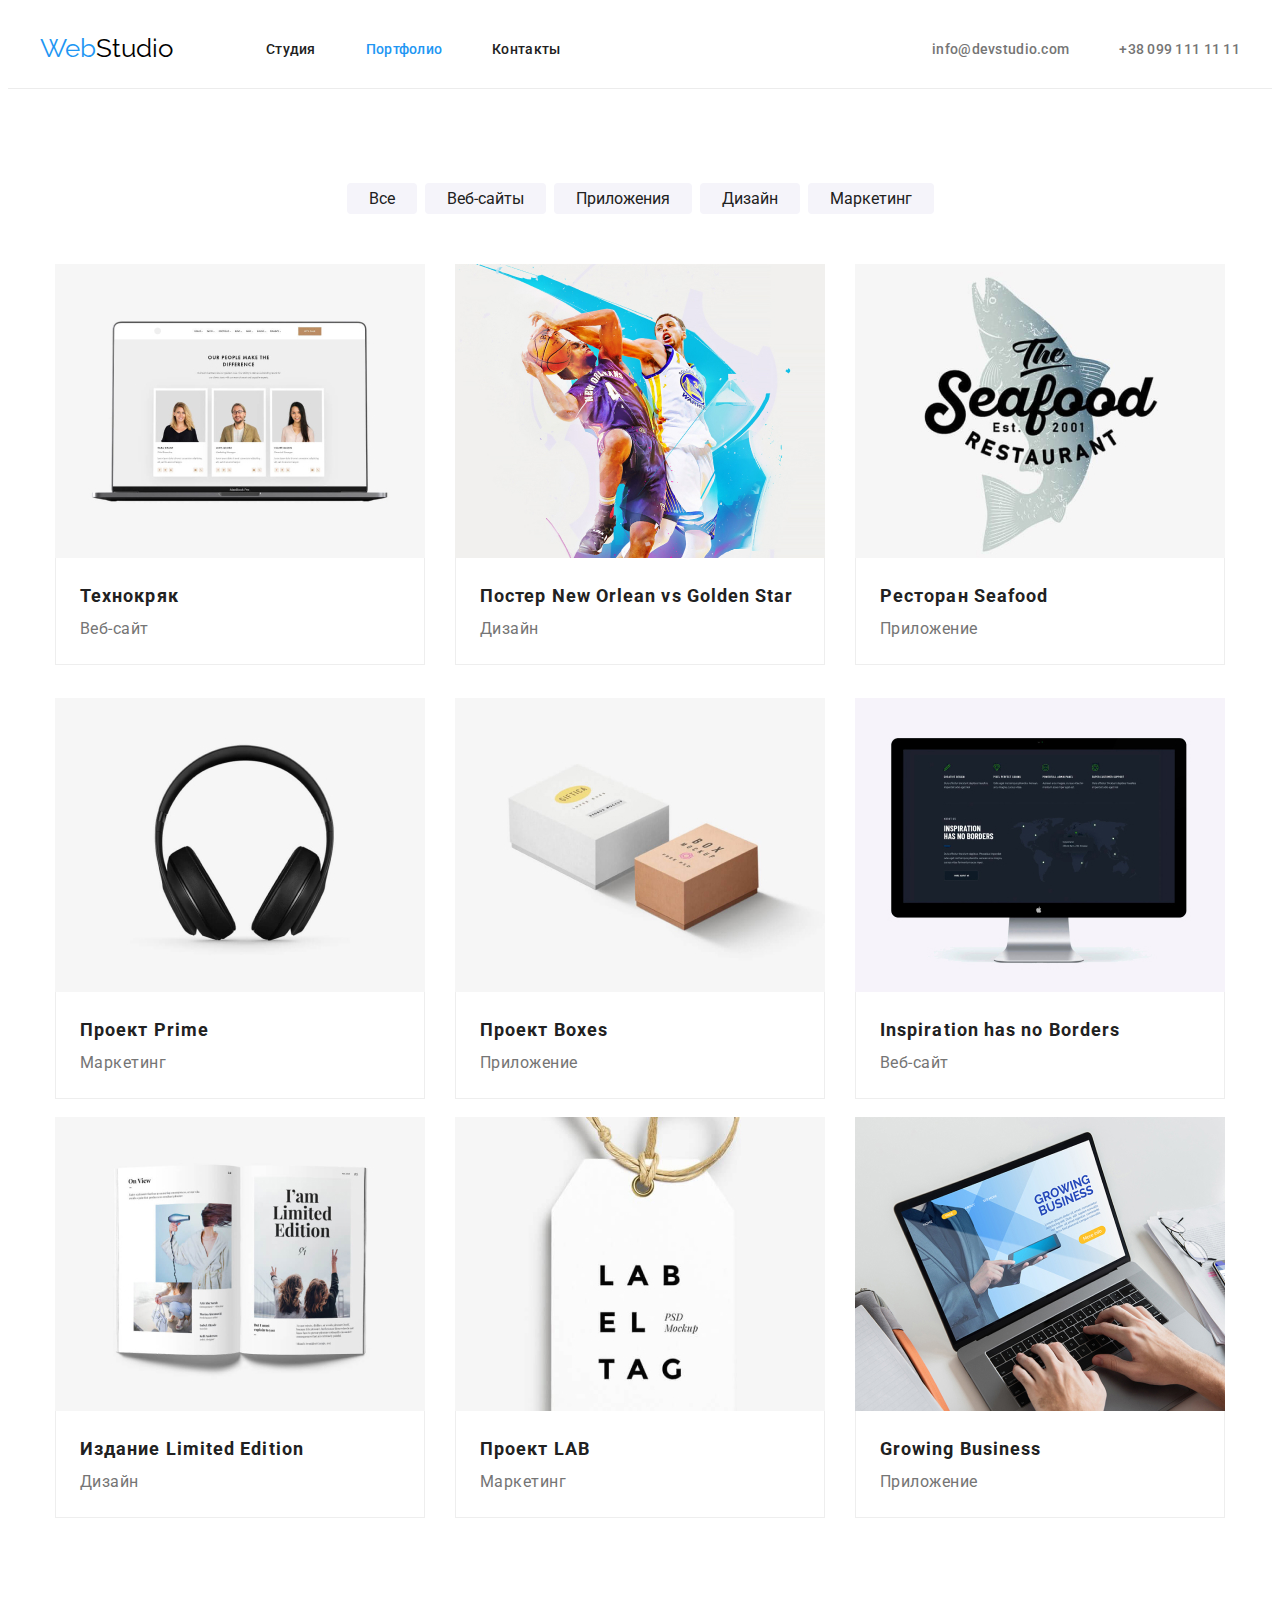
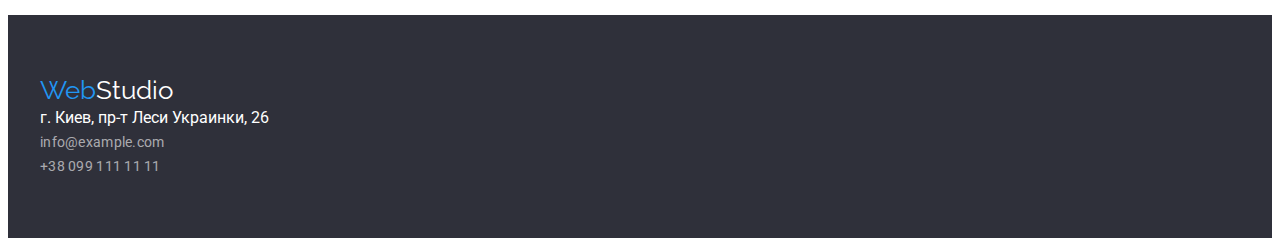
==== portfolio.html @ 99ed91e2 "created HW-04" ====
<!DOCTYPE html>
<html lang="ru">
<head>
    <meta charset="UTF-8">
    <meta http-equiv="X-UA-Compatible" content="IE=edge">
    <meta name="viewport" content="width=device-width, initial-scale=1.0">
    <link rel="stylesheet" href="./css/style.css">
    <link rel="stylesheet" href="node_modules/modern-normalize/modern-normalize.css">    <link rel="preconnect" href="https://fonts.gstatic.com">
    <link href="https://fonts.googleapis.com/css2?family=Raleway:wght@700&family=Roboto:wght@400;500;700;900&display=swap" rel="stylesheet">
    <title>Портфолио</title>
</head>
<body class="wrapper">
    <!--header container-->
    <header class="header">
        <div class="container nav">
            <nav class="header-container">
                <a class="logo" href="index.html"><span class="logo-brand">Web</span>Studio</a>
                <ul class="nav-panel">
                    <li class="nav-item"><a class="nav-link" href="./index.html">Студия</a></li>
                    <li class="nav-item"><a class="nav-link" id="current" href="./portfolio.html">Портфолио</a></li>
                    <li class="nav-item"><a class="nav-link" href="#footer">Контакты</a></li>
                </ul>
            </nav>
            <ul class="contacts-container">
                <li class="nav-contacts"><a href="mailto:info@devstudio.com">info@devstudio.com</a></li>
                <li class="nav-contacts"><a href="tel:+380991111111">+38 099 111 11 11</a></li>
            </ul>
        </div>
    </header>
    <main>
        <div class="container">
            <h1 class="hidden">
                .
            </h1>
            <ul class="btn-filter">
                <li class="button">
                    Все
                </li>
                <li class="button">
                    Веб-сайты
                </li>
                <li class="button">
                    Приложения
                </li>
                <li class="button">
                    Дизайн
                </li>
                <li class="button">
                    Маркетинг
                </li>
            </ul>
            <ul class="products-list">
                <li class="products">
                    <img src="./img/portfolio1.jpg" alt="Технокряк" >
                    <div class="product-cont">
                        <h2 class="product-title">
                            Технокряк
                        </h2>
                        <p class="product-description">Веб-сайт</p>
                    </div>
                </li>
                <li class="products">
                    <img src="./img/portfolio2.jpg" alt="Постер">
                    <div class="product-cont">
                        <h2 class="product-title">
                                Постер New Orlean vs Golden Star
                        </h2>
                        <p class="product-description">Дизайн</p>
                    </div>
                </li>
                <li class="products">
                    <img src="./img/portfolio3.jpg" alt="Ресторан Seafood">
                    <div class="product-cont">
                        <h2 class="product-title">
                            Ресторан Seafood
                        </h2>
                        <p class="product-description">Приложение</p>
                    </div>
                </li>
                <li class="products">
                    <img src="./img/portfolio4.jpg" alt="Проект Prime">
                    <div class="product-cont">
                        <h2 class="product-title">
                            Проект Prime
                        </h2>
                        <p class="product-description">Маркетинг</p>
                    </div>
                </li>
                <li class="products">
                    <img src="./img/portfolio5.jpg" alt="Проект Boxes">
                    <div class="product-cont">
                        <h2 class="product-title">
                            Проект Boxes
                        </h2>
                        <p class="product-description">Приложение</p>
                    </div>
                </li>
                <li class="products">
                    <img src="./img/portfolio6.jpg" alt="Inspiration">
                    <div class="product-cont">
                        <h2 class="product-title">
                            Inspiration has no Borders
                        </h2>
                        <p class="product-description">Веб-сайт</p>
                    </div>
                </li>
                <li class="products">
                    <img src="./img/portfolio7.jpg" alt="Издание Limited Edition">
                    <div class="product-cont">
                        <h2 class="product-title">
                            Издание Limited Edition
                        </h2>
                        <p class="product-description">Дизайн</p>
                    </div>
                </li>
                <li class="products">
                    <img src="./img/portfolio8.jpg" alt="Проект LAB">
                    <div class="product-cont">
                        <h2 class="product-title">
                            Проект LAB
                        </h2>
                        <p class="product-description">Маркетинг</p>
                    </div>
                </li>
                <li class="products">
                    <img src="./img/portfolio9.jpg" alt="Growing Business">
                    <div class="product-cont">
                        <h2 class="product-title">
                            Growing Business
                        </h2>
                        <p class="product-description">Приложение</p>
                    </div>
                </li>
            </ul>
        </div>
    </main>
        <!-- footer container -->
        <footer id="footer">
            <div class="container footer-container">
                <a class="logo-footer" href="index.html"><span class="logo-brand">Web</span>Studio</a>
                <ul>
                    <li>
                        <address class="address">г. Киев, пр-т Леси Украинки, 26</address>
                    </li>
                    <li class="nav-contacts"><a href="mailto:info@example.com">info@example.com</a></li>
                    <li class="nav-contacts"><a href="tel:+380991111111">+38 099 111 11 11</a></li>
                </ul>
            </div>
        </footer>
</body>
</html>
---- css/style.css ----
:root {
  --background-color: #ffffff;
  --brand-color: #2196f3;
  --text-color-primary: #212121;
  --text-color-secondary: #757575;
  --text-color-adrress-op60: rgba(255, 255, 255, 0.6);
  --set-gap30: 30px;
  --set-gap94: 94px;
  font-family: 'Roboto', sans-serif;
}

* {
  box-sizing: border-box;
}

*::before,
::after {
  box-sizing: inherit;
}
a {
  text-decoration: none;
}

ul {
  list-style: none;
  padding: 0;
  margin: 0;
}

h1,
h3,
p,
.product-title {
  margin: 0;
}

h2 {
  margin-top: 0;
  margin-bottom: 50px;
}

.wrapper {
  max-width: 1600px;
}

.container {
  max-width: 1230px;
  padding-left: 15px;
  padding-right: 15px;
  margin-top: 0;
  margin-left: auto;
  margin-right: auto;
  /* outline: 1px solid tomato; */
}
.nav,
.header-container,
.main-banner,
.nav-panel {
  display: flex;
  align-items: center;
}

.header {
  border-bottom: 1px solid #ececec;
}
.nav {
  justify-content: space-between;
  min-height: 80px;
}

.logo {
  color: #000000;
  margin-right: 93px;
  margin-top: 0;
  margin-bottom: 0;
  font-family: 'Raleway', sans-serif;
  font-size: 26px;
}

.logo-brand {
  color: var(--brand-color);
}

#current {
  color: var(--brand-color);
}

.nav-link {
  display: inline-block;
  color: var(--text-color-primary);
  font-weight: 500;
  font-size: 14px;
  line-height: 16px;
  letter-spacing: 0.02em;
  /* padding-top: 32px;
  padding-bottom: 32px; */
}

.nav-item {
  margin-right: 50px;
}

.nav-item:last-child {
  margin-right: 0;
}

.nav-panel a:hover,
:focus {
  color: var(--brand-color);
}

.contacts-container {
  display: flex;
}

.nav-contacts {
  margin-right: 50px;
}

.nav-contacts:last-child {
  margin-right: 0;
}

.nav-contacts a {
  color: var(--text-color-secondary);
  text-decoration: none;
  font-weight: 500;
  font-size: 14px;
  line-height: 16px;
  letter-spacing: 0.02em;
}

.nav-contacts a:hover,
:focus {
  color: var(--brand-color);
}

.main-banner {
  background-color: #2f303a;
  min-height: 600px;
}

.banner {
  display: flex;
  flex-wrap: wrap;
  flex-direction: column;
  align-items: center;
}

.banner-slogan {
  color: var(--background-color);
  font-weight: 900;
  text-transform: uppercase;
  font-size: 44px;
  line-height: 60px;
  letter-spacing: 0.06em;
  text-align: center;
  margin-bottom: 30px;
}

.btn {
  background-color: var(--brand-color);
  color: var(--background-color);
  font-weight: 700;
  font-size: 16px;
  line-height: 30px;
  box-shadow: 0px 4px 4px rgba(0, 0, 0, 0.15);
  border-radius: 4px;
  padding: 10px 32px;
  display: inline-block;
}

.btn:hover {
  background-color: #ffffff;
  color: var(--text-color-primary);
}

.section-preferences,
.whatwedo {
  padding-top: var(--set-gap94);
}

.preferences,
.whatwedo-container,
.team-list {
  display: flex;
  justify-content: space-between;
}

.preferences-list {
  width: calc(100% / 4 - var(--set-gap30));
  margin-right: var(--set-gap30);
}

.preferences-list:last-child {
  margin-right: 0;
}

.preferences h3 {
  margin-bottom: 10px;
  color: var(--text-color-primary);
  font-weight: 700;
  font-size: 14px;
}

.preferences p {
  color: var(--text-color-secondary);
  font-weight: 400;
  font-size: 14px;
  line-height: 24px;
}

.whatwedo,
.team-list {
  padding-bottom: var(--set-gap94);
}

.whatwedo h2 {
  color: var(--text-color-primary);
  font-weight: 700;
  font-size: 36px;
  line-height: 42px;
  text-align: center;
}

.whatwedopic {
  display: block;
  width: calc(100% / 3 - var(--set-gap30));
  margin-right: var(--set-gap30);
}

.whatwedopic:last-child {
  margin-right: 0;
}

.team {
  background-color: #f5f4fa;
}

.team-card {
  background-color: var(--background-color);
  width: 270px;
  height: 368px;
  box-shadow: 0px 1px 3px rgba(0, 0, 0, 0.12), 0px 1px 1px rgba(0, 0, 0, 0.14),
    0px 2px 1px rgba(0, 0, 0, 0.2);
  border-radius: 0px 0px 4px 4px;
}

.team h2 {
  color: var(--text-color-primary);
  font-weight: 700;
  font-size: 36px;
  line-height: 42px;
  text-align: center;
}

.team h4 {
  color: var(--text-color-primary);
  font-weight: 500;
  font-size: 16px;
  line-height: 19px;
  text-align: center;
}

.team p {
  color: var(--text-color-secondary);
  font-weight: 400;
  font-size: 16px;
  line-height: 19px;
  text-align: center;
}

footer {
  background-color: #2f303a;
}

#footer .nav-contacts a {
  font-weight: 400;
  color: var(--text-color-adrress-op60);
  line-height: 24px;
}

#footer .nav-contacts a:hover,
:focus {
  color: var(--brand-color);
}

.footer-container {
  padding-top: 60px;
  padding-bottom: 60px;
}

.logo-footer {
  color: var(--background-color);
  font-family: 'Raleway', sans-serif;
  font-size: 26px;
  line-height: 31px;
  margin-bottom: 20px;
}

.logo-footer > .logo-brand {
  color: var(--brand-color);
}

.address {
  font-style: normal;
  font-weight: 400;
  line-height: 24px;
  color: var(--background-color);
}

.hidden {
  display: none;
}

.btn-filter {
  display: flex;
  justify-content: center;
  padding-top: var(--set-gap94);
  margin-bottom: 50px;
}

.button {
  background-color: #f5f4fa;
  color: var(--text-color-primary);
  width: fit-content;
  padding: 6px 22px;
  border-radius: 4px;
  margin-right: 8px;
}

.button:last-child {
  margin-right: 0;
}

.button:hover {
  background-color: var(--brand-color);
  color: var(--background-color);
  box-shadow: 0px 3px 1px rgba(0, 0, 0, 0.1), 0px 1px 2px rgba(0, 0, 0, 0.08),
    0px 2px 2px rgba(0, 0, 0, 0.12);
}

.products-list {
  display: flex;
  flex-wrap: wrap;
  justify-content: center;
  margin-top: -15px;
  margin-left: -15px;
  margin-right: -15px;
  padding-bottom: var(--set-gap94);
}

.products {
  width: 370px;
  height: 404px;
  background-color: var(--background-color);
  margin: 15px;
}

.products img {
  display: block;
}

.product-cont {
  border-left: 1px solid #eeeeee;
  border-right: 1px solid #eeeeee;
  border-bottom: 1px solid #eeeeee;
  padding: 20px 24px;
}
.products:nth-child(n + 3) {
  margin-bottom: 0;
}

.product-title {
  font-weight: 700;
  font-size: 18px;
  line-height: 36px;
  color: var(--text-color-primary);
  text-align: left;
  letter-spacing: 0.06em;
}

.product-description {
  font-weight: 400;
  font-size: 16px;
  line-height: 30px;
  color: var(--text-color-secondary);
  text-align: left;
  letter-spacing: 0.03em;
}
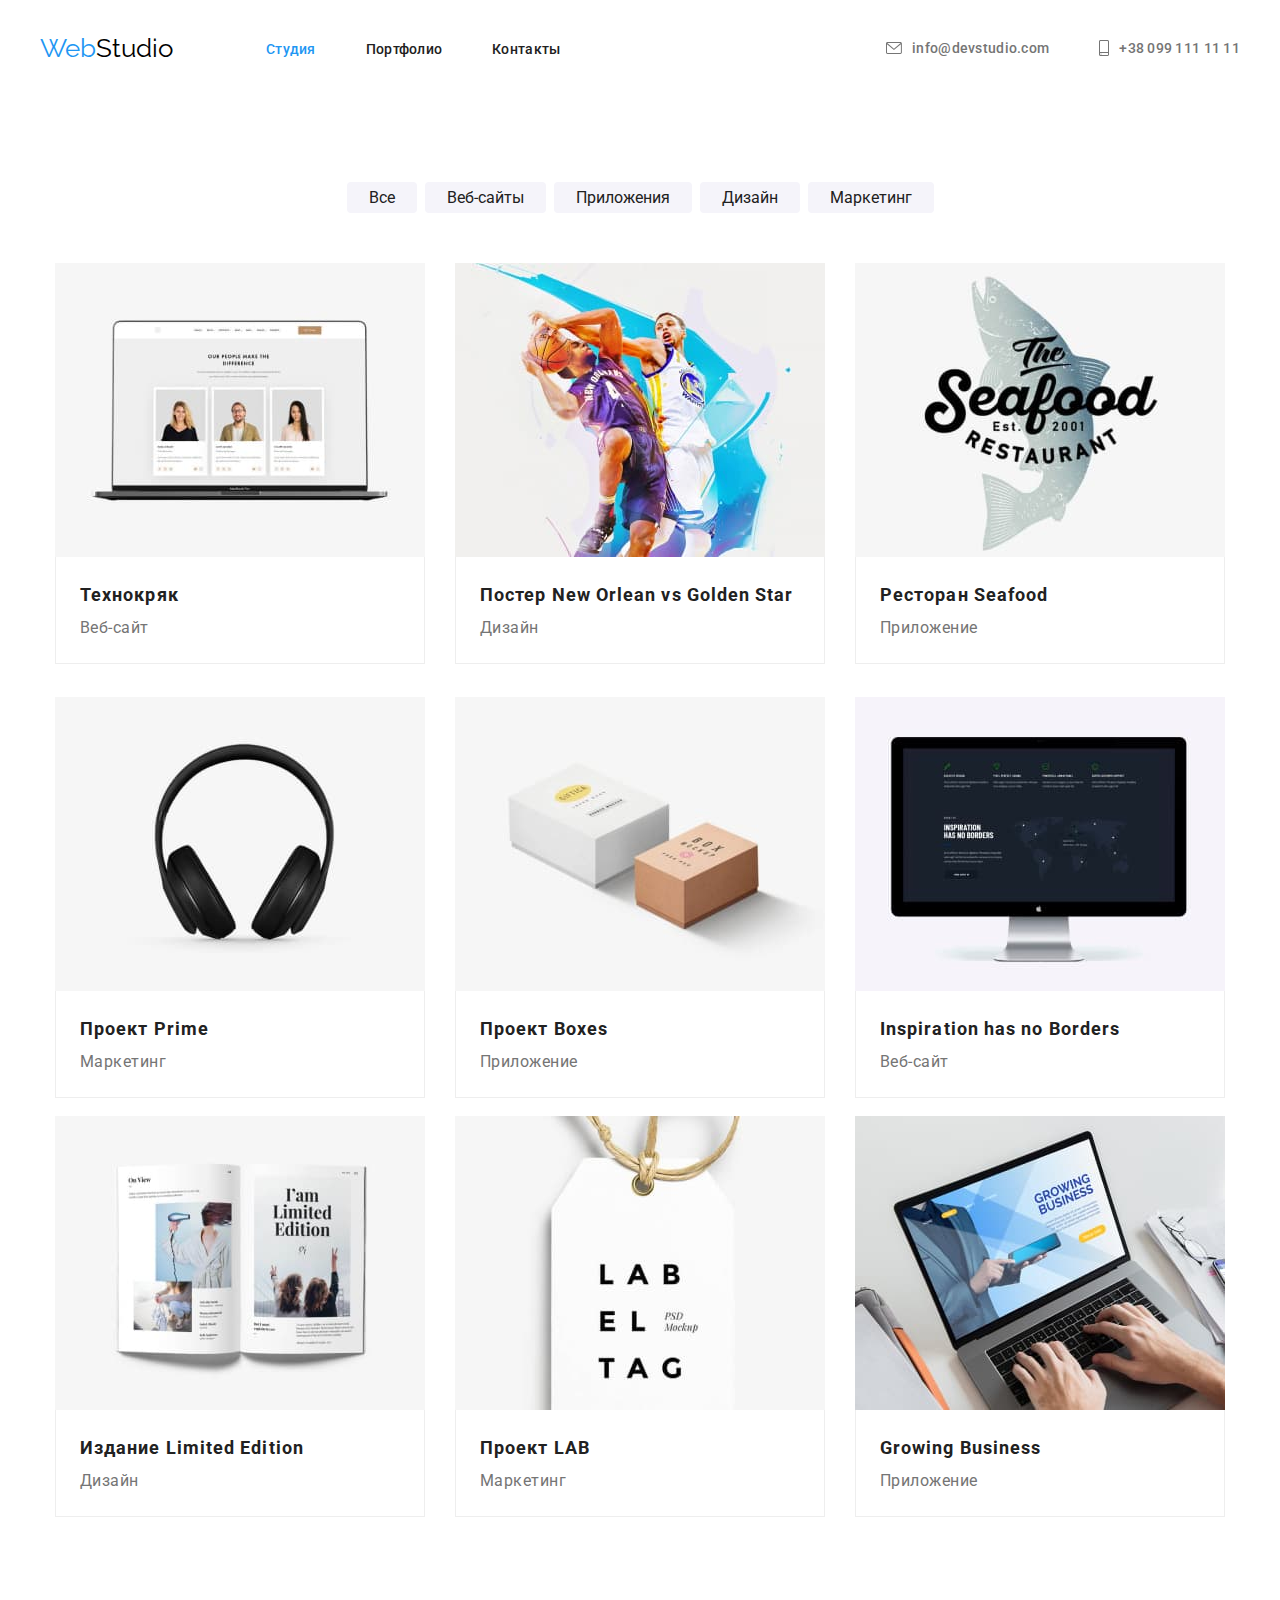
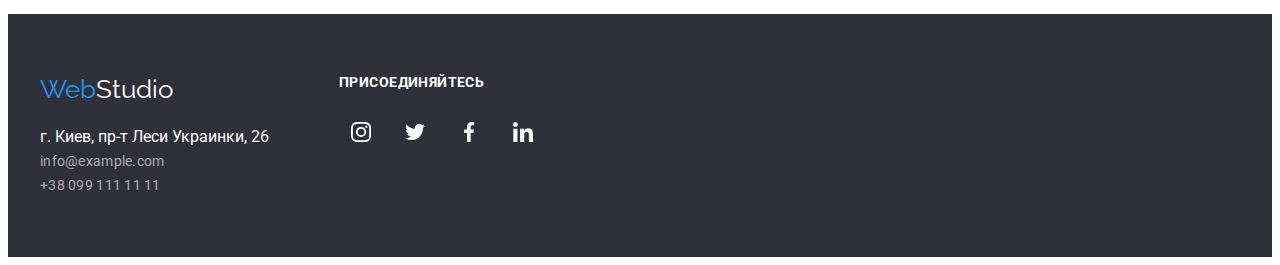
==== commit 8573492a: "almost finished (except banner bg gradient and hover of SB in team section" ====
--- a/portfolio.html
+++ b/portfolio.html
@@ -11,22 +11,34 @@
 </head>
 <body class="wrapper">
     <!--header container-->
-    <header class="header">
-        <div class="container nav">
-            <nav class="header-container">
-                <a class="logo" href="index.html"><span class="logo-brand">Web</span>Studio</a>
-                <ul class="nav-panel">
-                    <li class="nav-item"><a class="nav-link" href="./index.html">Студия</a></li>
-                    <li class="nav-item"><a class="nav-link" id="current" href="./portfolio.html">Портфолио</a></li>
-                    <li class="nav-item"><a class="nav-link" href="#footer">Контакты</a></li>
+        <header>
+            <div class="container nav">
+                <nav class="header-container">
+                    <a class="logo" href="index.html"><span class="logo-brand">Web</span>Studio</a>
+                    <ul class="nav-panel">
+                        <li class="nav-item"><a class="nav-link" id="current" href="./index.html">Студия</a></li>
+                        <li class="nav-item"><a class="nav-link" href="./portfolio.html">Портфолио</a></li>
+                        <li class="nav-item"><a class="nav-link" href="#footer">Контакты</a></li>
+                    </ul>
+                </nav>
+                <ul class="contacts-container">
+                    <li class="nav-contacts">
+                        <a href="mailto:info@devstudio.com">
+                            <svg class="icon-contacts" width="16px" height="12px">
+                                <use href="./img/icons/icon-sprite.svg#icon-envelope"></use>
+                            </svg>
+                            info@devstudio.com</a>
+                    </li>
+                    <li class="nav-contacts">
+                        <a href="tel:+380991111111">
+                            <svg class="icon-contacts" width="10px" height="16px">
+                                <use href="./img/icons/icon-sprite.svg#icon-smartphone"></use>
+                            </svg>
+                            +38 099 111 11 11</a>
+                    </li>
                 </ul>
-            </nav>
-            <ul class="contacts-container">
-                <li class="nav-contacts"><a href="mailto:info@devstudio.com">info@devstudio.com</a></li>
-                <li class="nav-contacts"><a href="tel:+380991111111">+38 099 111 11 11</a></li>
-            </ul>
-        </div>
-    </header>
+            </div>
+        </header>
     <main>
         <div class="container">
             <h1 class="hidden">
@@ -51,7 +63,7 @@
             </ul>
             <ul class="products-list">
                 <li class="products">
-                    <img src="./img/portfolio1.jpg" alt="Технокряк" >
+                    <img src="./img/portfolio1.jpg" alt="Технокряк">
                     <div class="product-cont">
                         <h2 class="product-title">
                             Технокряк
@@ -134,9 +146,10 @@
             </ul>
         </div>
     </main>
-        <!-- footer container -->
-        <footer id="footer">
-            <div class="container footer-container">
+    <!-- footer container -->
+    <footer id="footer">
+        <div class="container footer-container">
+            <div class="footer-left-column">
                 <a class="logo-footer" href="index.html"><span class="logo-brand">Web</span>Studio</a>
                 <ul>
                     <li>
@@ -146,6 +159,39 @@
                     <li class="nav-contacts"><a href="tel:+380991111111">+38 099 111 11 11</a></li>
                 </ul>
             </div>
-        </footer>
+            <div class="footer-right-column">
+                <strong class="footer-join">присоединяйтесь</strong>
+                <ul class="footer-sb-list">
+                    <li class="sb-li">
+                        <a class="sb-link" href="#">
+                            <svg class="sb-icon" width="20px" height="20px">
+                                <use href="./img/icons/icon-sprite.svg#icon-instagram"></use>
+                            </svg>
+                        </a>
+                    </li>
+                    <li class="sb-li">
+                        <a class="sb-link" href="#">
+                            <svg class="sb-icon" width="20px" height="20px">
+                                <use href="./img/icons/icon-sprite.svg#icon-twitter"></use>
+                            </svg>
+                        </a>
+                    </li>
+                    <li class="sb-li">
+                        <a class="sb-link" href="#">
+                            <svg class="sb-icon" width="20px" height="20px">
+                                <use href="./img/icons/icon-sprite.svg#icon-facebook"></use>
+                            </svg>
+                        </a>
+                    </li>
+                    <li class="sb-li">
+                        <a class="sb-link" href="#">
+                            <svg class="sb-icon" width="20px" height="20px">
+                                <use href="./img/icons/icon-sprite.svg#icon-linkedin"></use>
+                            </svg>
+                        </a>
+                    </li>
+                </ul>
+            </div>
+    </footer>
 </body>
 </html>--- a/css/style.css
+++ b/css/style.css
@@ -109,16 +109,25 @@
   color: var(--brand-color);
 }
 
-.contacts-container {
+.contacts-container,
+.nav-contacts {
   display: flex;
 }
 
 .nav-contacts {
   margin-right: 50px;
+  align-items: center;
+  margin-bottom: 0;
 }
 
 .nav-contacts:last-child {
   margin-right: 0;
+}
+
+.icon-contacts {
+  fill: currentColor;
+  margin-right: 10px;
+  display: flex;
 }
 
 .nav-contacts a {
@@ -128,6 +137,8 @@
   font-size: 14px;
   line-height: 16px;
   letter-spacing: 0.02em;
+  display: inline-flex;
+  align-items: center;
 }
 
 .nav-contacts a:hover,
@@ -145,6 +156,20 @@
   flex-wrap: wrap;
   flex-direction: column;
   align-items: center;
+}
+
+.overlay {
+  max-width: 1600px;
+  height: 600px;
+  margin-left: auto;
+  margin-right: auto;
+  background-color: #2c2c2c;
+  background-image: linear-gradient(
+    to bottom,
+    rgba(47, 48, 58, 0.4),
+    rgba(47, 48, 58, 0.4)
+  );
+  background-image: url(../img/bg-image.jpg);
 }
 
 .banner-slogan {
@@ -175,14 +200,14 @@
   color: var(--text-color-primary);
 }
 
-.section-preferences,
-.whatwedo {
+.section-preferences {
   padding-top: var(--set-gap94);
 }
 
 .preferences,
-.whatwedo-container,
-.team-list {
+.whatwedo-list,
+.team-list,
+.client-set {
   display: flex;
   justify-content: space-between;
 }
@@ -194,6 +219,16 @@
 
 .preferences-list:last-child {
   margin-right: 0;
+}
+
+.preferences-icon-container {
+  background-color: #f5f4fa;
+  height: 120px;
+  margin-bottom: var(--set-gap30);
+  display: flex;
+  justify-content: center;
+  align-items: center;
+  color: var(--text-color-primary);
 }
 
 .preferences h3 {
@@ -210,12 +245,19 @@
   line-height: 24px;
 }
 
-.whatwedo,
+/* .whatwedo,
 .team-list {
   padding-bottom: var(--set-gap94);
-}
-
-.whatwedo h2 {
+} */
+
+.section-gap {
+  padding-top: var(--set-gap94);
+  padding-bottom: var(--set-gap94);
+}
+
+.whatwedo h2,
+.team h2,
+.clients h2 {
   color: var(--text-color-primary);
   font-weight: 700;
   font-size: 36px;
@@ -240,22 +282,60 @@
 .team-card {
   background-color: var(--background-color);
   width: 270px;
-  height: 368px;
   box-shadow: 0px 1px 3px rgba(0, 0, 0, 0.12), 0px 1px 1px rgba(0, 0, 0, 0.14),
     0px 2px 1px rgba(0, 0, 0, 0.2);
   border-radius: 0px 0px 4px 4px;
 }
 
-.team h2 {
-  color: var(--text-color-primary);
-  font-weight: 700;
-  font-size: 36px;
-  line-height: 42px;
-  text-align: center;
+.team-descr {
+  padding-top: 30px;
+  padding-bottom: 30px;
+  padding-left: 32px;
+  padding-right: 32px;
+}
+
+.team-sl-list {
+  display: flex;
+  justify-content: center;
+  align-items: center;
+}
+
+.team-link {
+  display: flex;
+  align-items: center;
+  justify-content: center;
+  height: 44px;
+  width: 44px;
+  border-radius: 50%;
+  margin-right: 10px;
+}
+
+.team-link:last-child {
+  margin-right: 0;
+}
+
+.team-link:hover,
+:focus {
+  background-color: var(--brand-color);
+}
+
+.team-icons {
+  margin-right: 10px;
+}
+
+.team-link-icon {
+  fill: #afb1b8;
+}
+
+.team-link-icon:hover,
+:focus {
+  fill: var(--background-color);
 }
 
 .team h4 {
   color: var(--text-color-primary);
+  margin-top: 0;
+  margin-bottom: 10px;
   font-weight: 500;
   font-size: 16px;
   line-height: 19px;
@@ -268,6 +348,40 @@
   font-size: 16px;
   line-height: 19px;
   text-align: center;
+  margin-bottom: 16px;
+}
+
+.client-list {
+  display: block;
+  /* width: calc(100% / 6 - var(--set-gap30)); */
+  margin-right: var(--set-gap30);
+}
+
+.client-list:last-child {
+  margin-right: 0;
+}
+
+.client-container {
+  max-height: 90px;
+  width: 170px;
+  border: 1px solid #afb1b8;
+  border-radius: 4px;
+  display: flex;
+  justify-content: center;
+  align-items: center;
+  color: #afb1b8;
+}
+
+.client-container:hover,
+:focus {
+  color: var(--brand-color);
+  border: 1px solid var(--brand-color);
+}
+
+.client-icon {
+  fill: currentColor;
+  display: block;
+  max-width: 30%;
 }
 
 footer {
@@ -288,9 +402,11 @@
 .footer-container {
   padding-top: 60px;
   padding-bottom: 60px;
+  display: flex;
 }
 
 .logo-footer {
+  display: inline-flex;
   color: var(--background-color);
   font-family: 'Raleway', sans-serif;
   font-size: 26px;
@@ -309,6 +425,67 @@
   color: var(--background-color);
 }
 
+.footer-left-column {
+  margin-right: 70px;
+}
+
+.footer-right-column {
+  display: inline-block;
+  flex-wrap: wrap;
+}
+
+.footer-join {
+  display: block;
+  font-style: normal;
+  font-weight: bold;
+  font-size: 14px;
+  line-height: 16px;
+  letter-spacing: 0.03em;
+  text-transform: uppercase;
+  color: #ffffff;
+  margin-bottom: 20px;
+  height: auto;
+}
+
+.footer-sb-list {
+  display: flex;
+  justify-content: left;
+  align-items: center;
+}
+
+.sb-link {
+  display: flex;
+  align-items: center;
+  justify-content: center;
+  height: 44px;
+  width: 44px;
+  border-radius: 50%;
+  margin-right: 10px;
+  color: #ffffff;
+}
+
+.sb-link:last-child {
+  margin-right: 0;
+}
+
+.sb-link:hover,
+:focus {
+  background-color: var(--brand-color);
+}
+
+.sb-li {
+  margin-right: 10px;
+}
+
+.sb-icon {
+  fill: currentColor;
+}
+
+/* .sb-icon:hover,
+:focus {
+  fill: var(--background-color);
+} */
+
 .hidden {
   display: none;
 }
@@ -351,17 +528,25 @@
 }
 
 .products {
+  display: block;
   width: 370px;
   height: 404px;
   background-color: var(--background-color);
   margin: 15px;
 }
 
+.products:hover,
+:focus {
+  box-shadow: 0px 1px 1px rgba(0, 0, 0, 0.12), 0px 4px 4px rgba(0, 0, 0, 0.06),
+    1px 4px 6px rgba(0, 0, 0, 0.16);
+}
+
 .products img {
   display: block;
 }
 
 .product-cont {
+  /* display: block; */
   border-left: 1px solid #eeeeee;
   border-right: 1px solid #eeeeee;
   border-bottom: 1px solid #eeeeee;
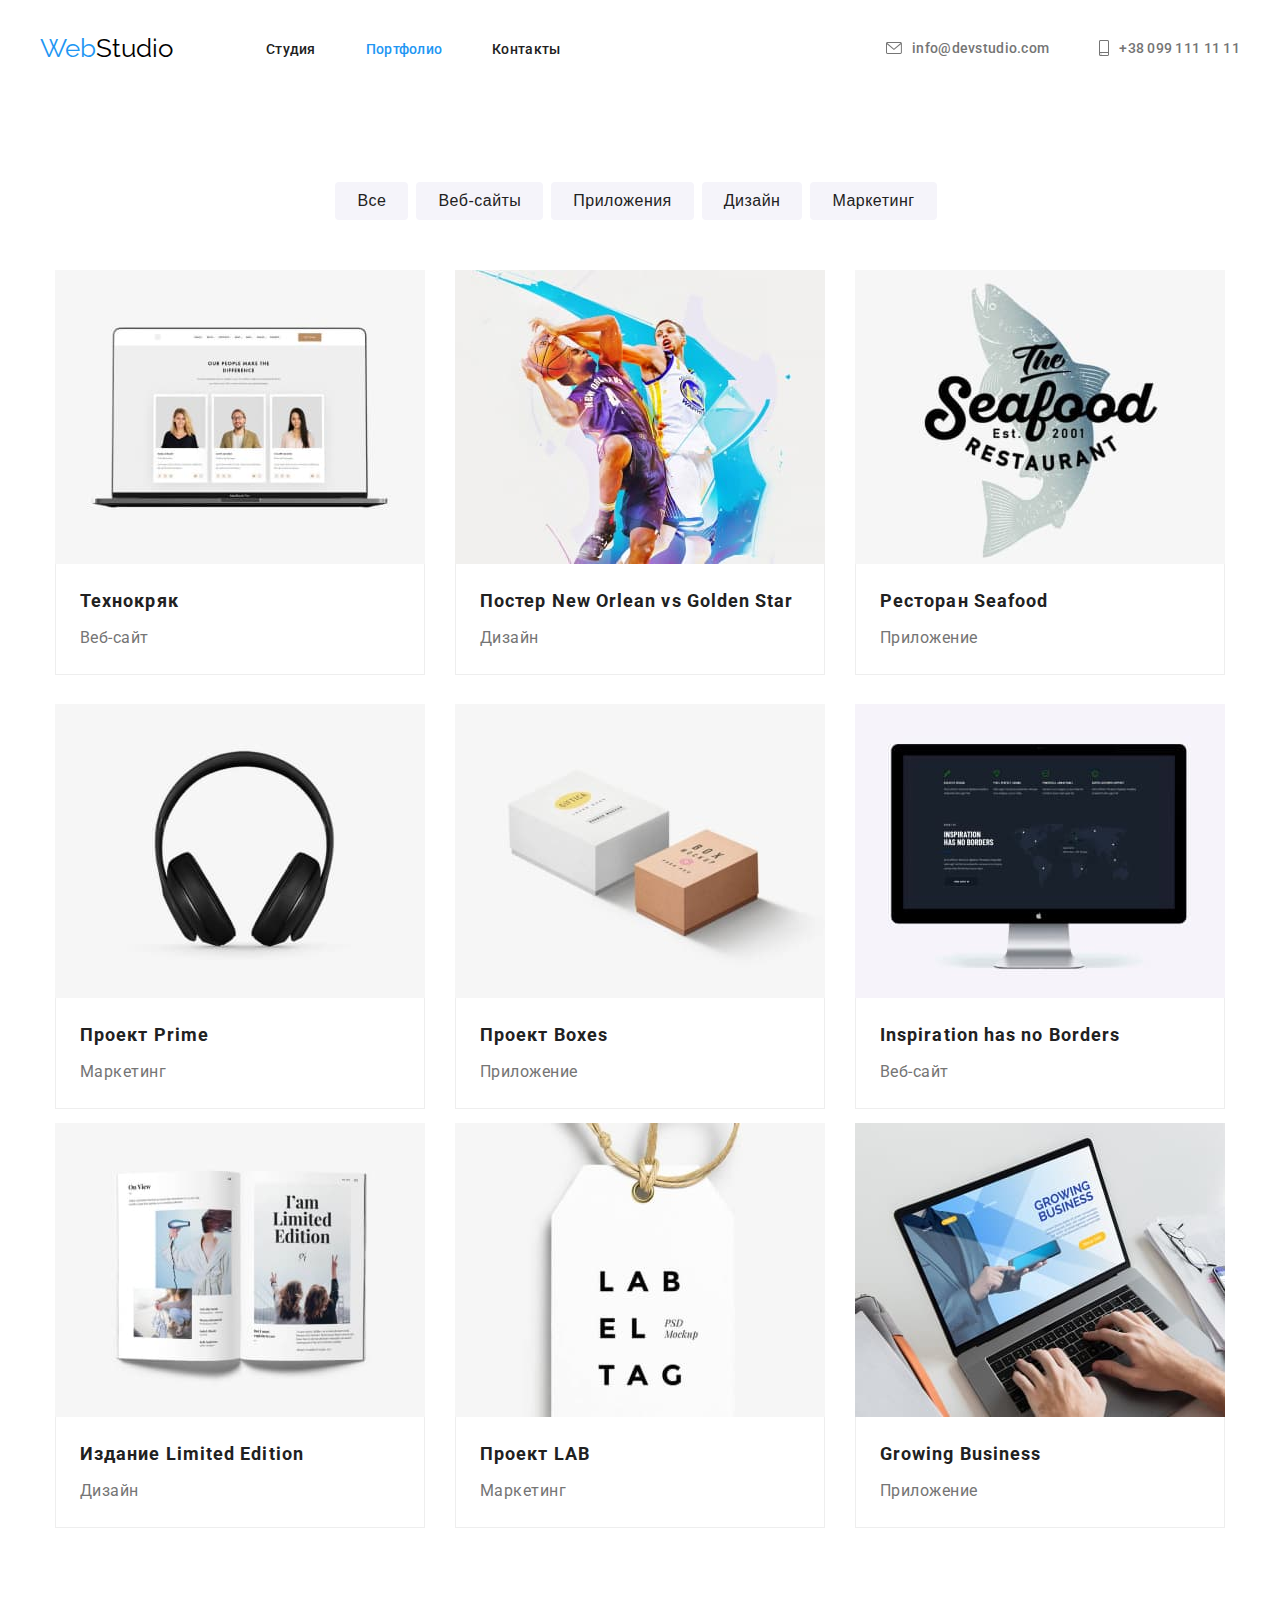
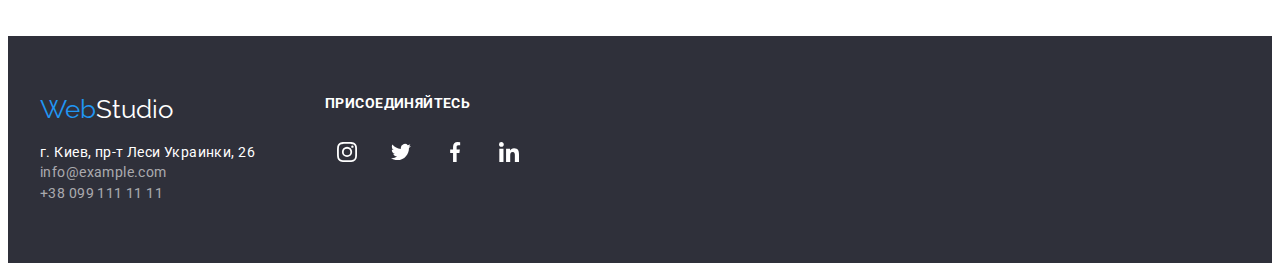
==== commit 5b17554d: "finished him" ====
--- a/portfolio.html
+++ b/portfolio.html
@@ -4,8 +4,9 @@
     <meta charset="UTF-8">
     <meta http-equiv="X-UA-Compatible" content="IE=edge">
     <meta name="viewport" content="width=device-width, initial-scale=1.0">
-    <link rel="stylesheet" href="./css/style.css">
-    <link rel="stylesheet" href="node_modules/modern-normalize/modern-normalize.css">    <link rel="preconnect" href="https://fonts.gstatic.com">
+    <link rel="stylesheet" href="node_modules/modern-normalize/modern-normalize.css">
+    <link rel="stylesheet" href="./css/styles.css">
+    <link rel="preconnect" href="https://fonts.gstatic.com">
     <link href="https://fonts.googleapis.com/css2?family=Raleway:wght@700&family=Roboto:wght@400;500;700;900&display=swap" rel="stylesheet">
     <title>Портфолио</title>
 </head>
@@ -16,8 +17,8 @@
                 <nav class="header-container">
                     <a class="logo" href="index.html"><span class="logo-brand">Web</span>Studio</a>
                     <ul class="nav-panel">
-                        <li class="nav-item"><a class="nav-link" id="current" href="./index.html">Студия</a></li>
-                        <li class="nav-item"><a class="nav-link" href="./portfolio.html">Портфолио</a></li>
+                        <li class="nav-item"><a class="nav-link" href="./index.html">Студия</a></li>
+                        <li class="nav-item"><a class="nav-link active" href="./portfolio.html">Портфолио</a></li>
                         <li class="nav-item"><a class="nav-link" href="#footer">Контакты</a></li>
                     </ul>
                 </nav>
@@ -40,111 +41,123 @@
             </div>
         </header>
     <main>
-        <div class="container">
-            <h1 class="hidden">
-                .
-            </h1>
-            <ul class="btn-filter">
-                <li class="button">
-                    Все
-                </li>
-                <li class="button">
-                    Веб-сайты
-                </li>
-                <li class="button">
-                    Приложения
-                </li>
-                <li class="button">
-                    Дизайн
-                </li>
-                <li class="button">
-                    Маркетинг
-                </li>
-            </ul>
-            <ul class="products-list">
-                <li class="products">
-                    <img src="./img/portfolio1.jpg" alt="Технокряк">
-                    <div class="product-cont">
-                        <h2 class="product-title">
-                            Технокряк
-                        </h2>
-                        <p class="product-description">Веб-сайт</p>
-                    </div>
-                </li>
-                <li class="products">
-                    <img src="./img/portfolio2.jpg" alt="Постер">
-                    <div class="product-cont">
-                        <h2 class="product-title">
-                                Постер New Orlean vs Golden Star
-                        </h2>
-                        <p class="product-description">Дизайн</p>
-                    </div>
-                </li>
-                <li class="products">
-                    <img src="./img/portfolio3.jpg" alt="Ресторан Seafood">
-                    <div class="product-cont">
-                        <h2 class="product-title">
-                            Ресторан Seafood
-                        </h2>
-                        <p class="product-description">Приложение</p>
-                    </div>
-                </li>
-                <li class="products">
-                    <img src="./img/portfolio4.jpg" alt="Проект Prime">
-                    <div class="product-cont">
-                        <h2 class="product-title">
-                            Проект Prime
-                        </h2>
-                        <p class="product-description">Маркетинг</p>
-                    </div>
-                </li>
-                <li class="products">
-                    <img src="./img/portfolio5.jpg" alt="Проект Boxes">
-                    <div class="product-cont">
-                        <h2 class="product-title">
-                            Проект Boxes
-                        </h2>
-                        <p class="product-description">Приложение</p>
-                    </div>
-                </li>
-                <li class="products">
-                    <img src="./img/portfolio6.jpg" alt="Inspiration">
-                    <div class="product-cont">
-                        <h2 class="product-title">
-                            Inspiration has no Borders
-                        </h2>
-                        <p class="product-description">Веб-сайт</p>
-                    </div>
-                </li>
-                <li class="products">
-                    <img src="./img/portfolio7.jpg" alt="Издание Limited Edition">
-                    <div class="product-cont">
-                        <h2 class="product-title">
-                            Издание Limited Edition
-                        </h2>
-                        <p class="product-description">Дизайн</p>
-                    </div>
-                </li>
-                <li class="products">
-                    <img src="./img/portfolio8.jpg" alt="Проект LAB">
-                    <div class="product-cont">
-                        <h2 class="product-title">
-                            Проект LAB
-                        </h2>
-                        <p class="product-description">Маркетинг</p>
-                    </div>
-                </li>
-                <li class="products">
-                    <img src="./img/portfolio9.jpg" alt="Growing Business">
-                    <div class="product-cont">
-                        <h2 class="product-title">
-                            Growing Business
-                        </h2>
-                        <p class="product-description">Приложение</p>
-                    </div>
-                </li>
-            </ul>
-        </div>
+        <section class="examples">
+            <div class="container">
+                <h1 class="hidden">
+                    .
+                </h1>
+                <ul class="btn-filter">
+                    <li class="button">
+                        <button type="button" class="radio-btn">
+                            Все
+                        </button>
+                    </li>
+                    <li class="button">
+                        <button type="button" class="radio-btn">
+                            Веб-сайты
+                        </button>
+                    </li>
+                    <li class="button">
+                        <button type="button" class="radio-btn">
+                        Приложения
+                        </button>
+                    </li>
+                    <li class="button">
+                        <button type="button" class="radio-btn">
+                        Дизайн
+                        </button>
+                    </li>
+                    <li class="button">
+                        <button type="button" class="radio-btn">
+                        Маркетинг
+                        </button>
+                    </li>
+                </ul>
+                <ul class="products-list">
+                    <li class="products">
+                        <img src="./img/portfolio1.jpg" width="370" alt="Технокряк">
+                        <div class="product-cont">
+                            <h2 class="product-title">
+                                Технокряк
+                            </h2>
+                            <p class="product-description">Веб-сайт</p>
+                        </div>
+                    </li>
+                    <li class="products">
+                        <img src="./img/portfolio2.jpg" width="370" alt="Постер">
+                        <div class="product-cont">
+                            <h2 class="product-title">
+                                    Постер New Orlean vs Golden Star
+                            </h2>
+                            <p class="product-description">Дизайн</p>
+                        </div>
+                    </li>
+                    <li class="products">
+                        <img src="./img/portfolio3.jpg" width="370" alt="Ресторан Seafood">
+                        <div class="product-cont">
+                            <h2 class="product-title">
+                                Ресторан Seafood
+                            </h2>
+                            <p class="product-description">Приложение</p>
+                        </div>
+                    </li>
+                    <li class="products">
+                        <img src="./img/portfolio4.jpg" width="370" alt="Проект Prime">
+                        <div class="product-cont">
+                            <h2 class="product-title">
+                                Проект Prime
+                            </h2>
+                            <p class="product-description">Маркетинг</p>
+                        </div>
+                    </li>
+                    <li class="products">
+                        <img src="./img/portfolio5.jpg" width="370" alt="Проект Boxes">
+                        <div class="product-cont">
+                            <h2 class="product-title">
+                                Проект Boxes
+                            </h2>
+                            <p class="product-description">Приложение</p>
+                        </div>
+                    </li>
+                    <li class="products">
+                        <img src="./img/portfolio6.jpg" width="370" alt="Inspiration">
+                        <div class="product-cont">
+                            <h2 class="product-title">
+                                Inspiration has no Borders
+                            </h2>
+                            <p class="product-description">Веб-сайт</p>
+                        </div>
+                    </li>
+                    <li class="products">
+                        <img src="./img/portfolio7.jpg" width="370" alt="Издание Limited Edition">
+                        <div class="product-cont">
+                            <h2 class="product-title">
+                                Издание Limited Edition
+                            </h2>
+                            <p class="product-description">Дизайн</p>
+                        </div>
+                    </li>
+                    <li class="products">
+                        <img src="./img/portfolio8.jpg" width="370" alt="Проект LAB">
+                        <div class="product-cont">
+                            <h2 class="product-title">
+                                Проект LAB
+                            </h2>
+                            <p class="product-description">Маркетинг</p>
+                        </div>
+                    </li>
+                    <li class="products">
+                        <img src="./img/portfolio9.jpg" width="370" alt="Growing Business">
+                        <div class="product-cont">
+                            <h2 class="product-title">
+                                Growing Business
+                            </h2>
+                            <p class="product-description">Приложение</p>
+                        </div>
+                    </li>
+                </ul>
+            </div>
+        </section>
     </main>
     <!-- footer container -->
     <footer id="footer">
@@ -192,6 +205,7 @@
                     </li>
                 </ul>
             </div>
+        </div>
     </footer>
 </body>
 </html>--- a/css/styles.css
+++ b/css/styles.css
@@ -0,0 +1,596 @@
+:root {
+  --background-color: #ffffff;
+  --brand-color: #2196f3;
+  --text-color-primary: #212121;
+  --text-color-secondary: #757575;
+  --text-color-adrress-op60: rgba(255, 255, 255, 0.6);
+  --set-gap30: 30px;
+  --set-gap94: 94px;
+  font-family: 'Roboto', sans-serif;
+}
+
+* {
+  box-sizing: border-box;
+}
+
+*::before,
+::after {
+  box-sizing: inherit;
+}
+
+a {
+  text-decoration: none;
+}
+
+ul {
+  list-style: none;
+  padding: 0;
+  margin: 0;
+}
+
+h1,
+h3,
+h4,
+p,
+.product-title {
+  margin: 0;
+}
+
+h2 {
+  margin-top: 0;
+  margin-bottom: 50px;
+}
+
+button {
+  cursor: pointer;
+  border: none;
+}
+
+.wrapper {
+  max-width: 1600px;
+}
+
+.container {
+  max-width: 1230px;
+  padding-left: 15px;
+  padding-right: 15px;
+  margin-top: 0;
+  margin-left: auto;
+  margin-right: auto;
+}
+
+.nav,
+.header-container,
+.main-banner,
+.nav-panel {
+  display: flex;
+  align-items: center;
+}
+
+.header {
+  border-bottom: 1px solid #ececec;
+}
+
+.nav {
+  justify-content: space-between;
+  min-height: 80px;
+}
+
+.logo {
+  color: #000000;
+  margin-right: 93px;
+  margin-top: 0;
+  margin-bottom: 0;
+  font-family: 'Raleway', sans-serif;
+  font-size: 26px;
+}
+
+.logo-brand {
+  color: var(--brand-color);
+}
+
+.nav-link.active {
+  color: var(--brand-color);
+}
+
+.nav-link {
+  display: inline-block;
+  color: var(--text-color-primary);
+  font-weight: 500;
+  font-size: 14px;
+  line-height: 100%;
+  letter-spacing: 0.02em;
+
+  /* padding-top: 32px;
+  padding-bottom: 32px; */
+}
+
+.nav-item {
+  margin-right: 50px;
+}
+
+.nav-item:last-child {
+  margin-right: 0;
+}
+
+.nav-panel a:hover,
+:focus {
+  color: var(--brand-color);
+}
+
+.contacts-container,
+.nav-contacts {
+  display: flex;
+}
+
+.nav-contacts {
+  margin-right: 50px;
+  align-items: center;
+  margin-bottom: 0;
+}
+
+.nav-contacts:last-child {
+  margin-right: 0;
+}
+
+.icon-contacts {
+  fill: currentColor;
+  margin-right: 10px;
+  display: flex;
+}
+
+.nav-contacts a {
+  color: var(--text-color-secondary);
+  text-decoration: none;
+  font-weight: 500;
+  font-size: 14px;
+  line-height: 100%;
+  letter-spacing: 0.02em;
+  display: inline-flex;
+  align-items: center;
+}
+
+.nav-contacts a:hover,
+:focus {
+  color: var(--brand-color);
+}
+
+.main-banner {
+  background-color: #2f303a;
+  min-height: 600px;
+}
+
+.banner {
+  display: flex;
+  flex-wrap: wrap;
+  flex-direction: column;
+  align-items: center;
+}
+
+.overlay {
+  max-width: 1600px;
+  margin-left: auto;
+  margin-right: auto;
+  background-color: #2c2c2c;
+  background-image: linear-gradient(
+    to bottom,
+    rgba(47, 48, 58, 0.4),
+    rgba(47, 48, 58, 0.4)
+  ), url(../img/bg-image.jpg);
+  background-position: center;
+  background-repeat: no-repeat;
+  background-size: cover;
+}
+
+.banner-slogan {
+  color: var(--background-color);
+  font-weight: 900;
+  text-transform: uppercase;
+  font-size: 44px;
+  line-height: 116%;
+  letter-spacing: 0.06em;
+  text-align: center;
+  margin-bottom: 30px;
+}
+
+.btn {
+  background-color: var(--brand-color);
+  color: var(--background-color);
+  font-weight: 700;
+  font-size: 16px;
+  line-height: 160%;
+  letter-spacing: 0.06em;
+  box-shadow: 0px 4px 4px rgba(0, 0, 0, 0.15);
+  border-radius: 4px;
+  padding: 10px 32px;
+  display: inline-block;
+}
+
+.btn:hover {
+  background-color: #ffffff;
+  color: var(--text-color-primary);
+}
+
+.section-preferences {
+  padding-top: var(--set-gap94);
+}
+
+.preferences,
+.whatwedo-list,
+.team-list,
+.client-set {
+  display: flex;
+  justify-content: space-between;
+}
+
+.preferences-list {
+  width: calc(100% / 4 - var(--set-gap30));
+  margin-right: var(--set-gap30);
+}
+
+.preferences-list:last-child {
+  margin-right: 0;
+}
+
+.preferences-icon-container {
+  background-color: #f5f4fa;
+  height: 120px;
+  margin-bottom: var(--set-gap30);
+  display: flex;
+  justify-content: center;
+  align-items: center;
+  color: var(--text-color-primary);
+}
+
+.preferences h3 {
+  margin-bottom: 10px;
+  color: var(--text-color-primary);
+  font-weight: 700;
+  font-size: 14px;
+  line-height: 100%;
+  letter-spacing: 0.03em;
+  text-transform: uppercase;
+}
+
+.preferences p {
+  color: var(--text-color-secondary);
+  font-weight: 400;
+  font-size: 14px;
+  line-height: 146%;
+  letter-spacing: 0.03em;
+}
+
+.section-gap,
+.examples {
+  padding-top: var(--set-gap94);
+  padding-bottom: var(--set-gap94);
+}
+
+.whatwedo h2,
+.team h2,
+.clients h2 {
+  color: var(--text-color-primary);
+  font-weight: 700;
+  font-size: 36px;
+  line-height: 100%;
+  letter-spacing: 0.03em;
+  text-align: center;
+}
+
+.whatwedopic {
+  display: block;
+  width: calc(100% / 3 - var(--set-gap30));
+  margin-right: var(--set-gap30);
+}
+
+.whatwedopic:last-child {
+  margin-right: 0;
+}
+
+.team {
+  background-color: #f5f4fa;
+}
+
+.team-card {
+  background-color: var(--background-color);
+  width: 270px;
+  box-shadow: 0px 1px 3px rgba(0, 0, 0, 0.12), 0px 1px 1px rgba(0, 0, 0, 0.14),
+    0px 2px 1px rgba(0, 0, 0, 0.2);
+  border-radius: 0px 0px 4px 4px;
+}
+
+.team-descr {
+  padding-top: 30px;
+  padding-bottom: 30px;
+  padding-left: 32px;
+  padding-right: 32px;
+}
+
+.team-sl-list {
+  display: flex;
+  justify-content: center;
+  align-items: center;
+}
+
+.team-link {
+  display: flex;
+  align-items: center;
+  justify-content: center;
+  height: 44px;
+  width: 44px;
+  border-radius: 50%;
+  margin-right: 10px;
+}
+
+.team-link:last-child {
+  margin-right: 0;
+}
+
+.team-link:hover,
+:focus {
+  background-color: var(--brand-color);
+}
+
+.team-icons {
+  margin-right: 10px;
+}
+
+.team-link-icon {
+  fill: #afb1b8;
+}
+
+.team-icons:hover .team-link-icon {
+  fill: var(--background-color);
+}
+
+.team h4,
+.team p {
+  font-size: 16px;
+  line-height: 100%;
+  letter-spacing: 0.03em;
+  text-align: center;
+} 
+
+.team h4 {
+  color: var(--text-color-primary);
+  margin-top: 0;
+  margin-bottom: 10px;
+  font-weight: 500;
+}
+
+.team p {
+  color: var(--text-color-secondary);
+  font-weight: 400;
+  margin-bottom: 16px;
+}
+
+.client-list {
+  display: block;
+  margin-right: var(--set-gap30);
+}
+
+.client-list:last-child {
+  margin-right: 0;
+}
+
+.client-container {
+  max-height: 90px;
+  width: 170px;
+  border: 1px solid #afb1b8;
+  border-radius: 4px;
+  display: flex;
+  justify-content: center;
+  align-items: center;
+  color: #afb1b8;
+}
+
+.client-container:hover,
+:focus {
+  color: var(--brand-color);
+  border: 1px solid var(--brand-color);
+}
+
+.client-icon {
+  fill: currentColor;
+  display: block;
+  max-width: 30%;
+}
+
+#footer {
+  background-color: #2f303a;
+}
+
+#footer .nav-contacts a {
+  font-weight: 400;
+  color: var(--text-color-adrress-op60);
+  font-size: 14px;
+  line-height: 146%;
+  letter-spacing: 0.03em;
+}
+
+#footer .nav-contacts a:hover,
+:focus {
+  color: var(--brand-color);
+}
+
+.footer-container {
+  padding-top: 60px;
+  padding-bottom: 60px;
+  display: flex;
+}
+
+.logo-footer {
+  display: inline-flex;
+  color: var(--background-color);
+  font-family: 'Raleway', sans-serif;
+  font-size: 26px;
+  line-height: 100%;
+  margin-bottom: 20px;
+}
+
+.logo-footer > .logo-brand {
+  color: var(--brand-color);
+}
+
+.address {
+  font-style: normal;
+  font-weight: 400;
+  font-size: 14px;
+  line-height: 146%;
+  letter-spacing: 0.03em;  
+  color: var(--background-color);
+}
+
+.footer-left-column {
+  margin-right: 70px;
+}
+
+.footer-right-column {
+  display: inline-block;
+  flex-wrap: wrap;
+}
+
+.footer-join {
+  display: block;
+  font-style: normal;
+  font-weight: bold;
+  font-size: 14px;
+  line-height: 100%;
+  letter-spacing: 0.03em;
+  text-transform: uppercase;
+  color: #ffffff;
+  margin-bottom: 20px;
+  height: auto;
+}
+
+.footer-sb-list {
+  display: flex;
+  justify-content: left;
+  align-items: center;
+}
+
+.sb-link {
+  display: flex;
+  align-items: center;
+  justify-content: center;
+  height: 44px;
+  width: 44px;
+  border-radius: 50%;
+  margin-right: 10px;
+  color: #ffffff;
+}
+
+.sb-link:last-child {
+  margin-right: 0;
+}
+
+.sb-link:hover,
+:focus {
+  background-color: var(--brand-color);
+}
+
+.sb-li {
+  margin-right: 10px;
+}
+
+.sb-icon {
+  fill: currentColor;
+}
+
+.hidden {
+  display: none;
+}
+
+.btn-filter {
+  display: flex;
+  justify-content: center;
+  margin-bottom: 50px;
+}
+
+.button {
+  margin-right: 8px;
+}
+
+.radio-btn {
+  background-color: #f5f4fa;
+  color: var(--text-color-primary);
+  width: fit-content;
+  padding: 6px 22px;
+  border-radius: 4px;
+  font-weight: 500;
+  font-size: 16px;
+  line-height: 162%;
+  text-align: center;
+  letter-spacing: 0.03em;
+}
+
+.radio-btn:last-child {
+  margin-right: 0;
+}
+
+.radio-btn:hover,
+:focus {
+  background-color: var(--brand-color);
+  color: var(--background-color);
+  box-shadow: 0px 3px 1px rgba(0, 0, 0, 0.1), 0px 1px 2px rgba(0, 0, 0, 0.08),
+    0px 2px 2px rgba(0, 0, 0, 0.12);
+  cursor: pointer;
+}
+
+.products-list {
+  display: flex;
+  flex-wrap: wrap;
+  justify-content: center;
+  margin-top: -15px;
+  margin-left: -15px;
+  margin-right: -15px;
+  margin-bottom: 15px;
+}
+
+.products {
+  display: block;
+  width: 370px;
+  height: 404px;
+  background-color: var(--background-color);
+  margin: 15px;
+}
+
+.products:hover,
+:focus {
+  box-shadow: 0px 1px 1px rgba(0, 0, 0, 0.12), 0px 4px 4px rgba(0, 0, 0, 0.06),
+    1px 4px 6px rgba(0, 0, 0, 0.16);
+}
+
+.products img {
+  display: block;
+}
+
+.product-cont {
+  border-left: 1px solid #eeeeee;
+  border-right: 1px solid #eeeeee;
+  border-bottom: 1px solid #eeeeee;
+  padding: 20px 24px;
+}
+
+.products:nth-child(n + 3) {
+  margin-bottom: 0;
+}
+
+.product-title {
+  font-weight: 700;
+  font-size: 18px;
+  line-height: 190%;
+  color: var(--text-color-primary);
+  text-align: left;
+  letter-spacing: 0.06em;
+  margin-bottom: 4px;
+}
+
+.product-description {
+  font-weight: 400;
+  font-size: 16px;
+  line-height: 200%;
+  color: var(--text-color-secondary);
+  text-align: left;
+  letter-spacing: 0.03em;
+}
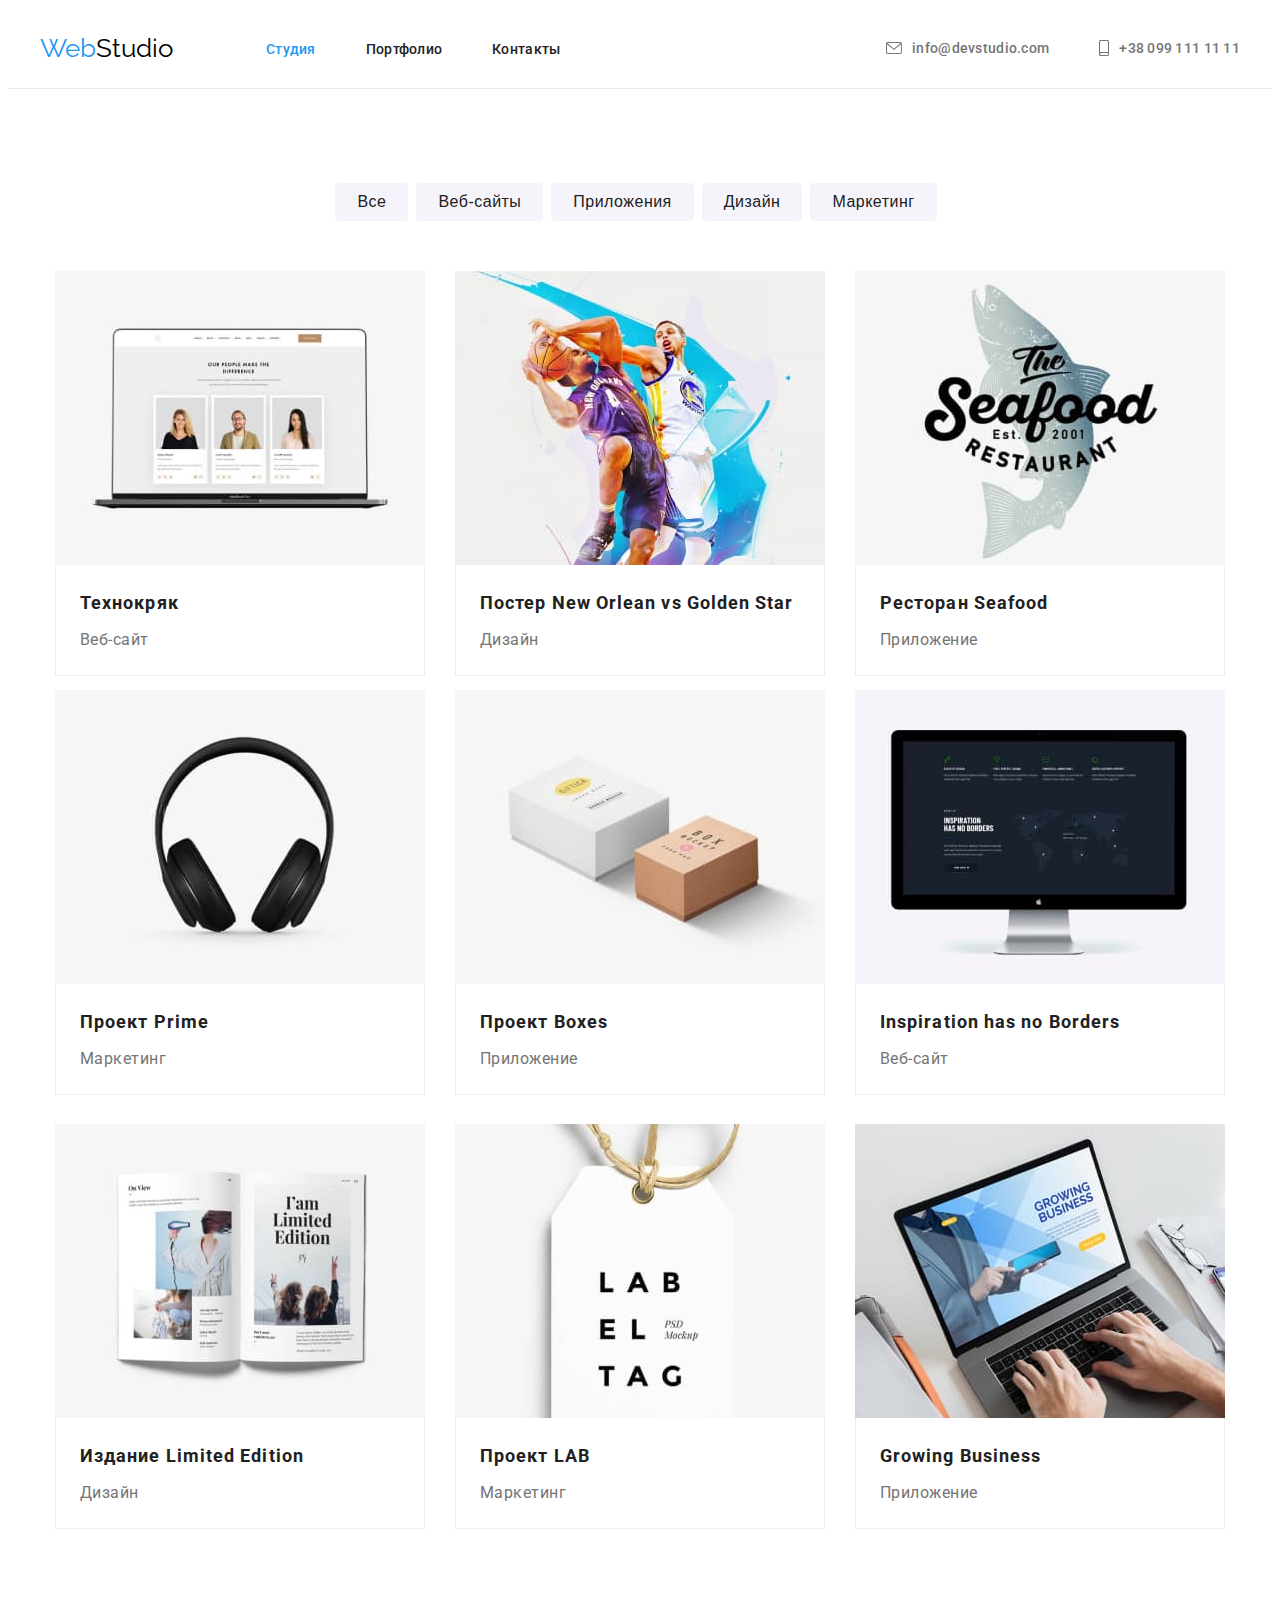
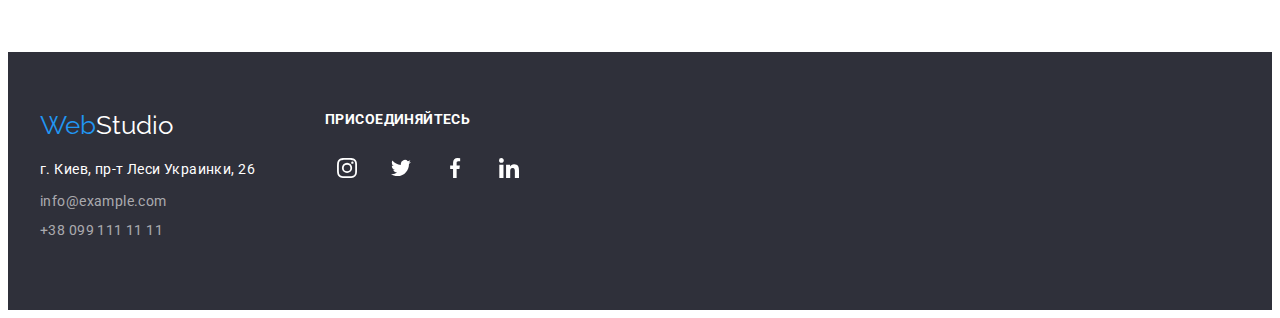
==== commit 70e6b943: "refactoring v.1" ====
--- a/portfolio.html
+++ b/portfolio.html
@@ -12,36 +12,42 @@
 </head>
 <body class="wrapper">
     <!--header container-->
-        <header>
-            <div class="container nav">
-                <nav class="header-container">
-                    <a class="logo" href="index.html"><span class="logo-brand">Web</span>Studio</a>
+    <header class="header">
+        <div class="container nav">
+            <nav class="nav-container">
+                <a class="logo" href="index.html"><span class="logo-brand">Web</span>Studio</a>
                     <ul class="nav-panel">
-                        <li class="nav-item"><a class="nav-link" href="./index.html">Студия</a></li>
-                        <li class="nav-item"><a class="nav-link active" href="./portfolio.html">Портфолио</a></li>
-                        <li class="nav-item"><a class="nav-link" href="#footer">Контакты</a></li>
+                        <li class="nav-item">
+                            <a class="nav-link active" href="./index.html">Студия</a>
+                        </li>
+                        <li class="nav-item">
+                            <a class="nav-link" href="./portfolio.html">Портфолио</a>
+                        </li>
+                        <li class="nav-item">
+                            <a class="nav-link" href="#footer">Контакты</a>
+                        </li>
                     </ul>
-                </nav>
-                <ul class="contacts-container">
-                    <li class="nav-contacts">
-                        <a href="mailto:info@devstudio.com">
-                            <svg class="icon-contacts" width="16px" height="12px">
-                                <use href="./img/icons/icon-sprite.svg#icon-envelope"></use>
-                            </svg>
-                            info@devstudio.com</a>
-                    </li>
-                    <li class="nav-contacts">
-                        <a href="tel:+380991111111">
-                            <svg class="icon-contacts" width="10px" height="16px">
-                                <use href="./img/icons/icon-sprite.svg#icon-smartphone"></use>
-                            </svg>
-                            +38 099 111 11 11</a>
-                    </li>
-                </ul>
-            </div>
-        </header>
+            </nav>
+            <ul class="contacts-container">
+                <li class="nav-contacts">
+                    <a href="mailto:info@devstudio.com">
+                        <svg class="icon-contacts" width="16px" height="12px">
+                            <use href="./img/icons/icons.svg#icon-envelope"></use>
+                        </svg>
+                    info@devstudio.com</a>
+                </li>
+                <li class="nav-contacts">
+                    <a href="tel:+380991111111">
+                        <svg class="icon-contacts" width="10px" height="16px">
+                            <use href="./img/icons/icons.svg#icon-smartphone"></use>
+                        </svg>
+                    +38 099 111 11 11</a>
+                </li>
+            </ul>
+        </div>
+    </header>
     <main>
-        <section class="examples">
+        <section class="section portfolio">
             <div class="container">
                 <h1 class="hidden">
                     .
@@ -165,11 +171,15 @@
             <div class="footer-left-column">
                 <a class="logo-footer" href="index.html"><span class="logo-brand">Web</span>Studio</a>
                 <ul>
-                    <li>
+                    <li class="footer-contacts-list">
                         <address class="address">г. Киев, пр-т Леси Украинки, 26</address>
                     </li>
-                    <li class="nav-contacts"><a href="mailto:info@example.com">info@example.com</a></li>
-                    <li class="nav-contacts"><a href="tel:+380991111111">+38 099 111 11 11</a></li>
+                    <li class="footer-contacts-list">
+                        <a class="nav-contacts" href="mailto:info@example.com">info@example.com</a>
+                    </li>
+                    <li class="footer-contacts-list">
+                        <a class="nav-contacts" href="tel:+380991111111">+38 099 111 11 11</a>
+                    </li>
                 </ul>
             </div>
             <div class="footer-right-column">
@@ -178,31 +188,31 @@
                     <li class="sb-li">
                         <a class="sb-link" href="#">
                             <svg class="sb-icon" width="20px" height="20px">
-                                <use href="./img/icons/icon-sprite.svg#icon-instagram"></use>
-                            </svg>
-                        </a>
-                    </li>
-                    <li class="sb-li">
-                        <a class="sb-link" href="#">
-                            <svg class="sb-icon" width="20px" height="20px">
-                                <use href="./img/icons/icon-sprite.svg#icon-twitter"></use>
-                            </svg>
-                        </a>
-                    </li>
-                    <li class="sb-li">
-                        <a class="sb-link" href="#">
-                            <svg class="sb-icon" width="20px" height="20px">
-                                <use href="./img/icons/icon-sprite.svg#icon-facebook"></use>
-                            </svg>
-                        </a>
-                    </li>
-                    <li class="sb-li">
-                        <a class="sb-link" href="#">
-                            <svg class="sb-icon" width="20px" height="20px">
-                                <use href="./img/icons/icon-sprite.svg#icon-linkedin"></use>
-                            </svg>
-                        </a>
-                    </li>
+                                <use href="./img/icons/icons.svg#icon-instagram"></use>
+                            </svg>
+                        </a>
+                    </li>
+                    <li class="sb-li">
+                        <a class="sb-link" href="#">
+                            <svg class="sb-icon" width="20px" height="20px">
+                                <use href="./img/icons/icons.svg#icon-twitter"></use>
+                            </svg>
+                        </a>
+                    </li>
+                    <li class="sb-li">
+                        <a class="sb-link" href="#">
+                            <svg class="sb-icon" width="20px" height="20px">
+                                <use href="./img/icons/icons.svg#icon-facebook"></use>
+                            </svg>
+                        </a>
+                    </li>      
+                    <li class="sb-li">
+                        <a class="sb-link" href="#">
+                            <svg class="sb-icon" width="20px" height="20px">
+                                <use href="./img/icons/icons.svg#icon-linkedin"></use>
+                            </svg>
+                        </a>
+                    </li>                    
                 </ul>
             </div>
         </div>
--- a/css/styles.css
+++ b/css/styles.css
@@ -29,14 +29,18 @@
 }
 
 h1,
+h2,
 h3,
 h4,
-p,
-.product-title {
+p {
   margin: 0;
 }
 
-h2 {
+.hidden {
+  display: none;
+}
+
+.section-title {
   margin-top: 0;
   margin-bottom: 50px;
 }
@@ -60,7 +64,7 @@
 }
 
 .nav,
-.header-container,
+.nav-container,
 .main-banner,
 .nav-panel {
   display: flex;
@@ -98,7 +102,7 @@
   color: var(--text-color-primary);
   font-weight: 500;
   font-size: 14px;
-  line-height: 100%;
+  line-height: 1;
   letter-spacing: 0.02em;
 
   /* padding-top: 32px;
@@ -114,7 +118,7 @@
 }
 
 .nav-panel a:hover,
-:focus {
+.nav-panel a:focus {
   color: var(--brand-color);
 }
 
@@ -144,14 +148,14 @@
   text-decoration: none;
   font-weight: 500;
   font-size: 14px;
-  line-height: 100%;
+  line-height: 1;
   letter-spacing: 0.02em;
   display: inline-flex;
   align-items: center;
 }
 
 .nav-contacts a:hover,
-:focus {
+.nav-contacts a:focus {
   color: var(--brand-color);
 }
 
@@ -187,7 +191,7 @@
   font-weight: 900;
   text-transform: uppercase;
   font-size: 44px;
-  line-height: 116%;
+  line-height: 1.16;
   letter-spacing: 0.06em;
   text-align: center;
   margin-bottom: 30px;
@@ -198,7 +202,7 @@
   color: var(--background-color);
   font-weight: 700;
   font-size: 16px;
-  line-height: 160%;
+  line-height: 1.6;
   letter-spacing: 0.06em;
   box-shadow: 0px 4px 4px rgba(0, 0, 0, 0.15);
   border-radius: 4px;
@@ -211,7 +215,7 @@
   color: var(--text-color-primary);
 }
 
-.section-preferences {
+.section {
   padding-top: var(--set-gap94);
 }
 
@@ -247,7 +251,7 @@
   color: var(--text-color-primary);
   font-weight: 700;
   font-size: 14px;
-  line-height: 100%;
+  line-height: 1;
   letter-spacing: 0.03em;
   text-transform: uppercase;
 }
@@ -256,13 +260,14 @@
   color: var(--text-color-secondary);
   font-weight: 400;
   font-size: 14px;
-  line-height: 146%;
-  letter-spacing: 0.03em;
-}
-
-.section-gap,
-.examples {
-  padding-top: var(--set-gap94);
+  line-height: 1.46;
+  letter-spacing: 0.03em;
+}
+
+.whatwedo,
+.team,
+.clients,
+.portfolio {
   padding-bottom: var(--set-gap94);
 }
 
@@ -272,7 +277,7 @@
   color: var(--text-color-primary);
   font-weight: 700;
   font-size: 36px;
-  line-height: 100%;
+  line-height: 1;
   letter-spacing: 0.03em;
   text-align: center;
 }
@@ -327,7 +332,7 @@
 }
 
 .team-link:hover,
-:focus {
+.team-link:focus {
   background-color: var(--brand-color);
 }
 
@@ -346,7 +351,7 @@
 .team h4,
 .team p {
   font-size: 16px;
-  line-height: 100%;
+  line-height: 1;
   letter-spacing: 0.03em;
   text-align: center;
 } 
@@ -385,7 +390,7 @@
 }
 
 .client-container:hover,
-:focus {
+.client-container:focus {
   color: var(--brand-color);
   border: 1px solid var(--brand-color);
 }
@@ -400,16 +405,16 @@
   background-color: #2f303a;
 }
 
-#footer .nav-contacts a {
+#footer .nav-contacts {
   font-weight: 400;
   color: var(--text-color-adrress-op60);
   font-size: 14px;
-  line-height: 146%;
-  letter-spacing: 0.03em;
-}
-
-#footer .nav-contacts a:hover,
-:focus {
+  line-height: 1.46;
+  letter-spacing: 0.03em;
+}
+
+#footer .nav-contacts:hover,
+#footer .nav-contacts:focus {
   color: var(--brand-color);
 }
 
@@ -424,19 +429,24 @@
   color: var(--background-color);
   font-family: 'Raleway', sans-serif;
   font-size: 26px;
-  line-height: 100%;
+  line-height: 1;
   margin-bottom: 20px;
 }
 
 .logo-footer > .logo-brand {
   color: var(--brand-color);
+}
+
+.footer-contacts-list {
+  display: block;
+  margin-bottom: 9px;
 }
 
 .address {
   font-style: normal;
   font-weight: 400;
   font-size: 14px;
-  line-height: 146%;
+  line-height: 1.71;
   letter-spacing: 0.03em;  
   color: var(--background-color);
 }
@@ -485,7 +495,7 @@
 }
 
 .sb-link:hover,
-:focus {
+.sb-link:focus {
   background-color: var(--brand-color);
 }
 
@@ -529,7 +539,7 @@
 }
 
 .radio-btn:hover,
-:focus {
+.radio-btn:focus {
   background-color: var(--brand-color);
   color: var(--background-color);
   box-shadow: 0px 3px 1px rgba(0, 0, 0, 0.1), 0px 1px 2px rgba(0, 0, 0, 0.08),
@@ -556,7 +566,7 @@
 }
 
 .products:hover,
-:focus {
+.products:focus {
   box-shadow: 0px 1px 1px rgba(0, 0, 0, 0.12), 0px 4px 4px rgba(0, 0, 0, 0.06),
     1px 4px 6px rgba(0, 0, 0, 0.16);
 }
@@ -572,14 +582,14 @@
   padding: 20px 24px;
 }
 
-.products:nth-child(n + 3) {
+.products:nth-child(-n + 3) {
   margin-bottom: 0;
 }
 
 .product-title {
   font-weight: 700;
   font-size: 18px;
-  line-height: 190%;
+  line-height: 2;
   color: var(--text-color-primary);
   text-align: left;
   letter-spacing: 0.06em;
@@ -589,8 +599,8 @@
 .product-description {
   font-weight: 400;
   font-size: 16px;
-  line-height: 200%;
+  line-height: 1.87;
   color: var(--text-color-secondary);
   text-align: left;
   letter-spacing: 0.03em;
-}
+}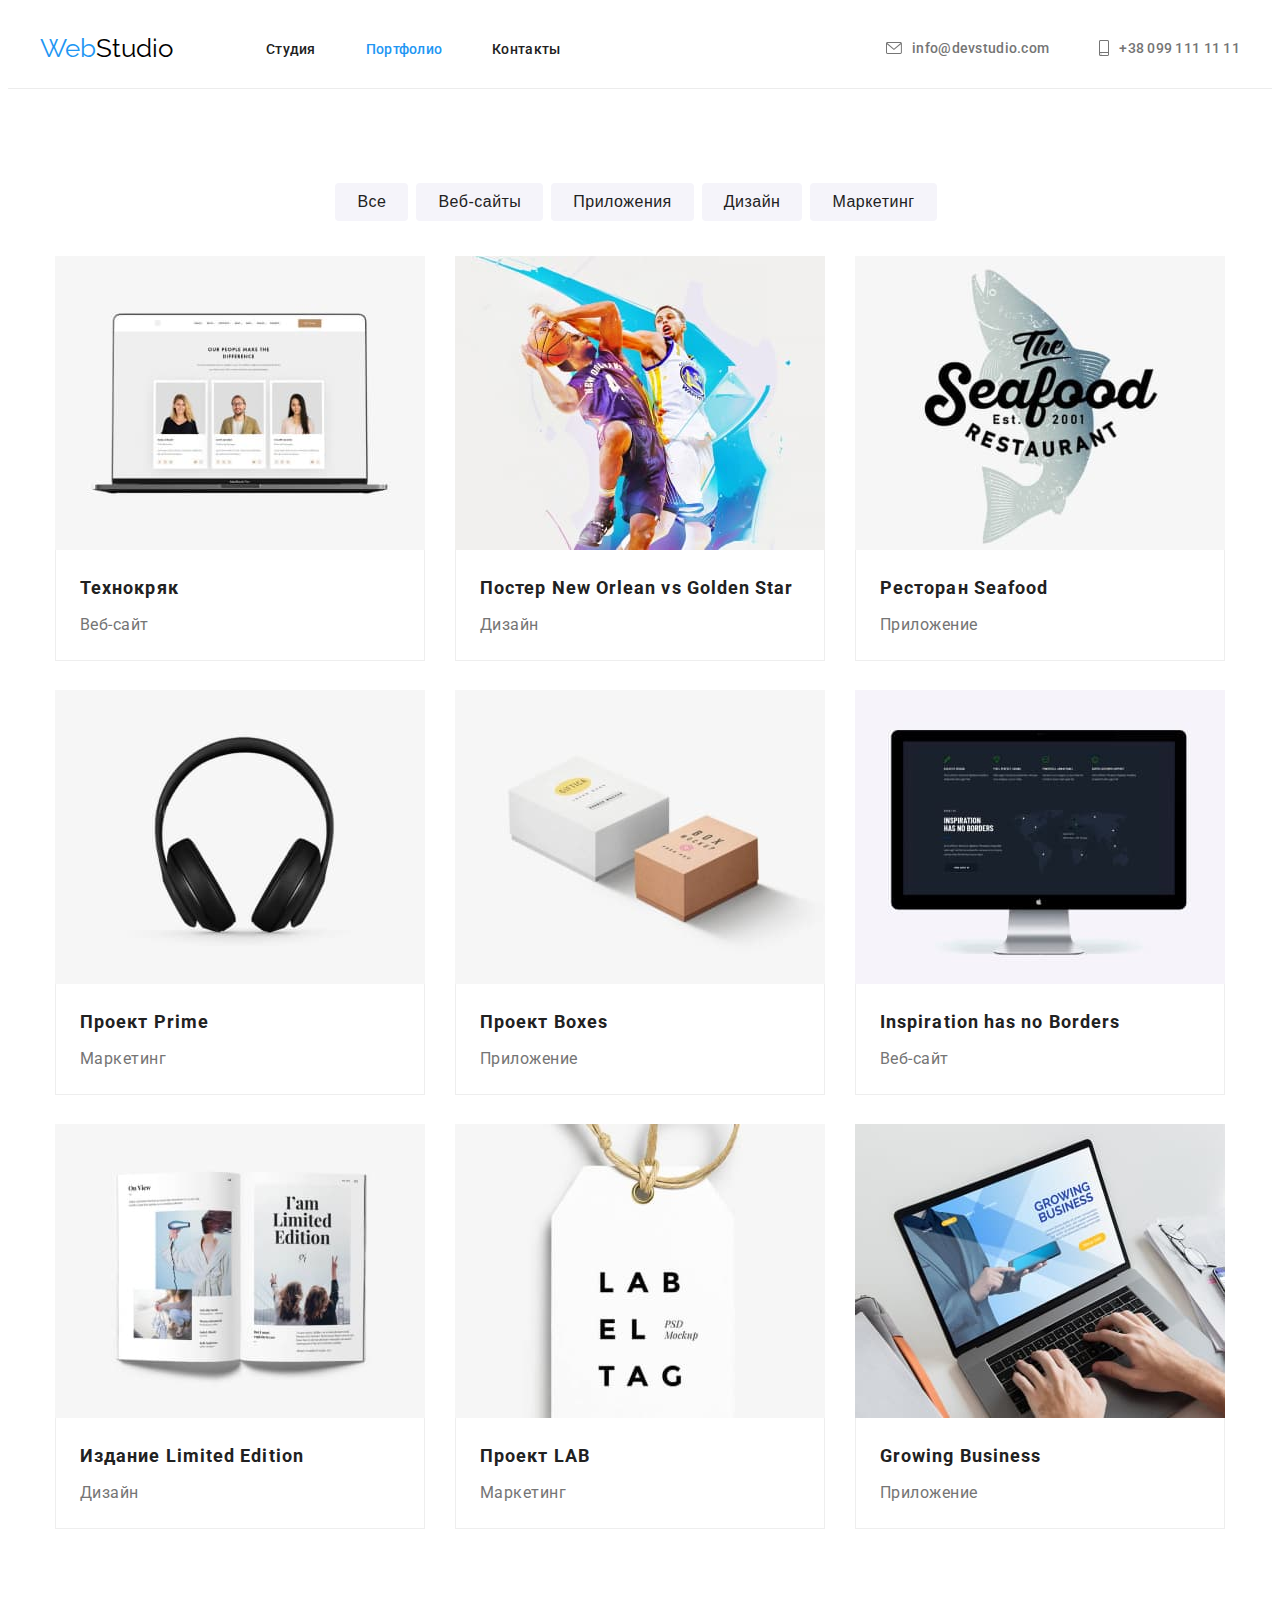
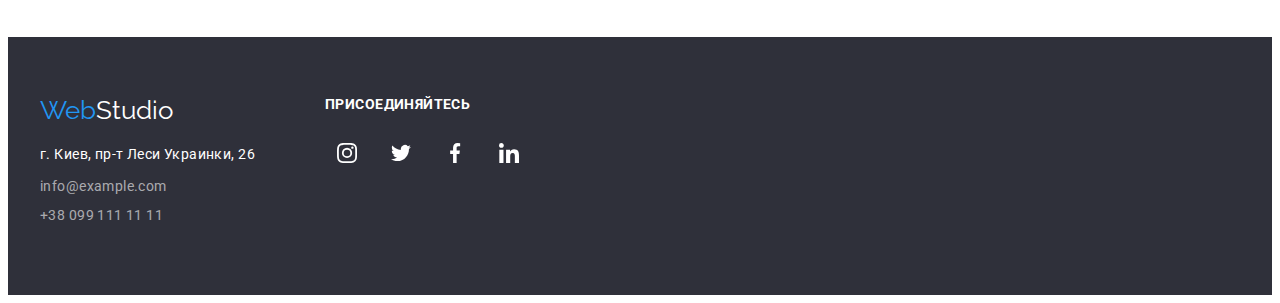
==== commit 97fe37f8: "fixed active link" ====
--- a/portfolio.html
+++ b/portfolio.html
@@ -18,10 +18,10 @@
                 <a class="logo" href="index.html"><span class="logo-brand">Web</span>Studio</a>
                     <ul class="nav-panel">
                         <li class="nav-item">
-                            <a class="nav-link active" href="./index.html">Студия</a>
+                            <a class="nav-link" href="./index.html">Студия</a>
                         </li>
                         <li class="nav-item">
-                            <a class="nav-link" href="./portfolio.html">Портфолио</a>
+                            <a class="nav-link active" href="./portfolio.html">Портфолио</a>
                         </li>
                         <li class="nav-item">
                             <a class="nav-link" href="#footer">Контакты</a>
--- a/css/styles.css
+++ b/css/styles.css
@@ -583,6 +583,10 @@
 }
 
 .products:nth-child(-n + 3) {
+  margin-top: 0;
+}
+
+.products:nth-last-child(-n + 3) {
   margin-bottom: 0;
 }
 
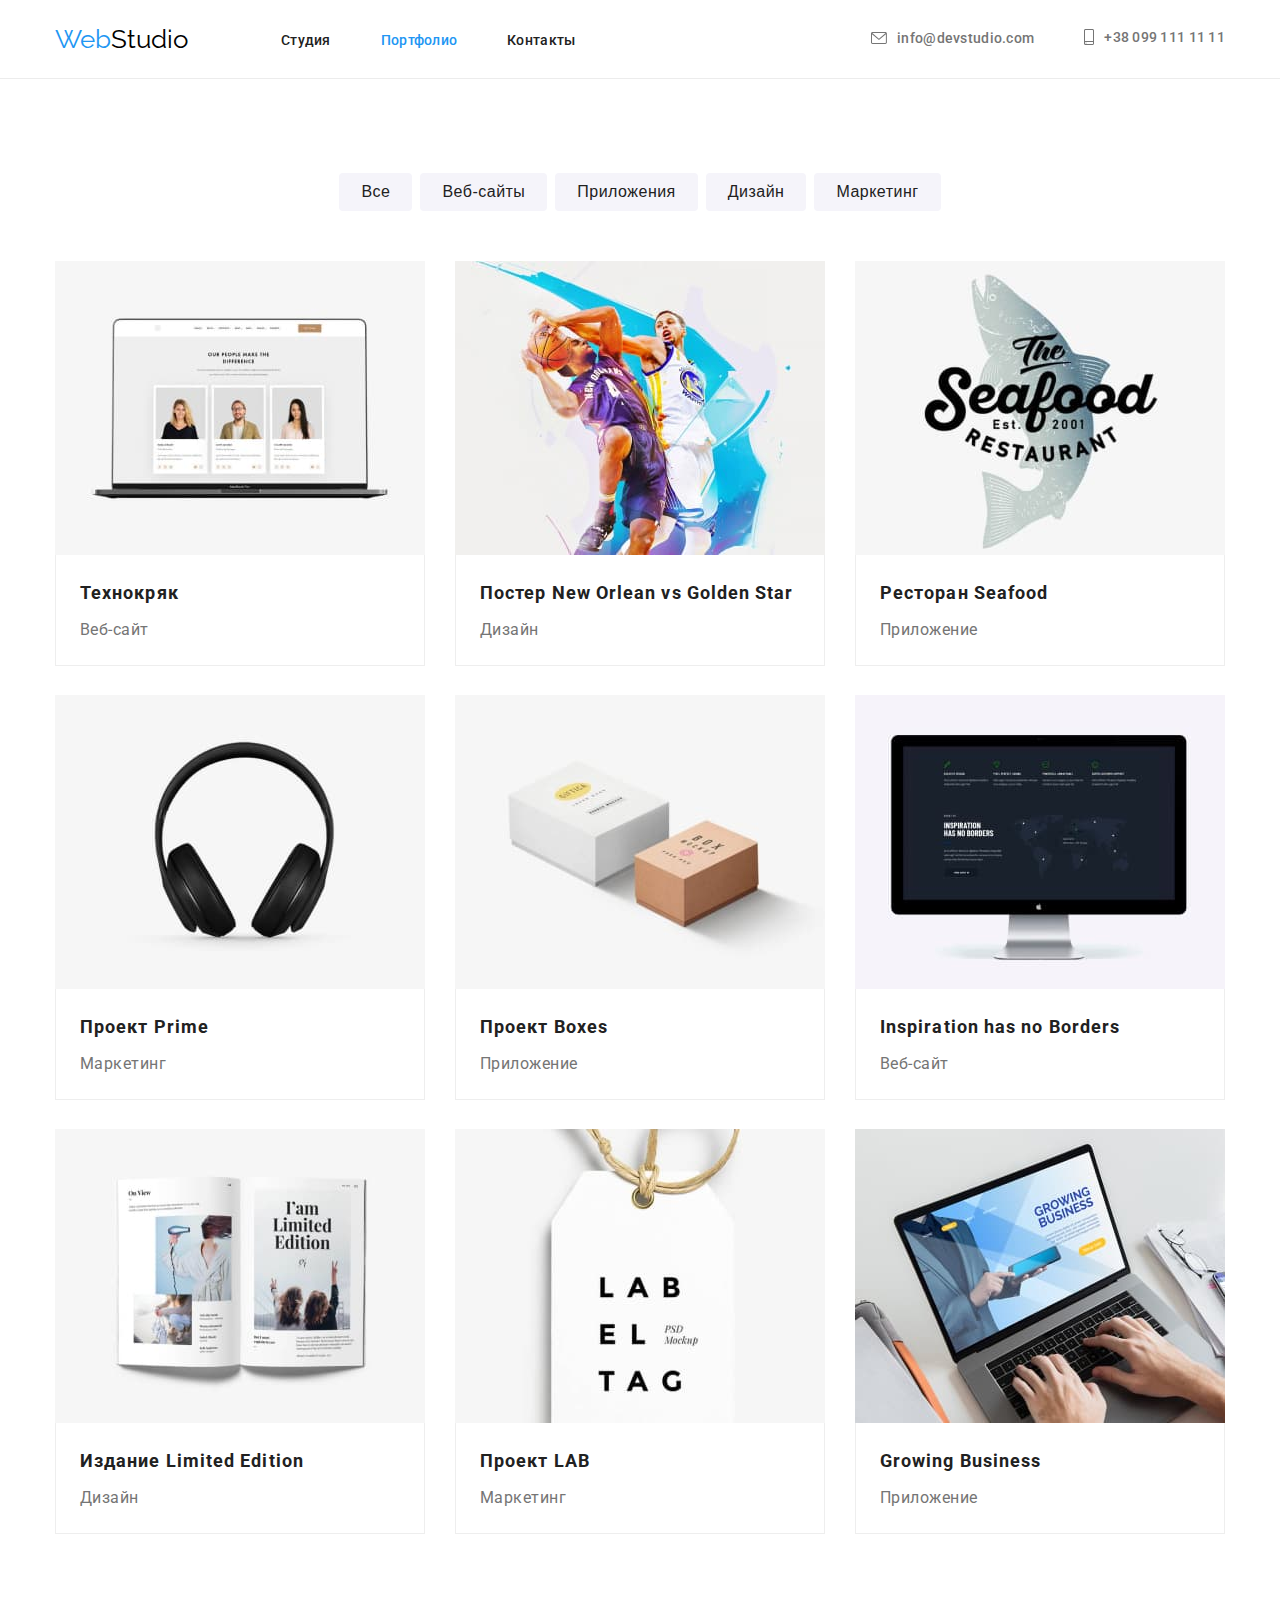
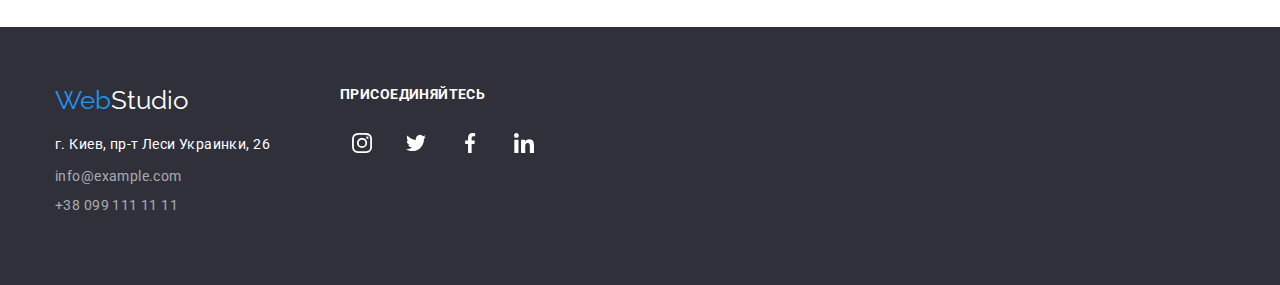
==== commit a409a53a: "refixed 3HW" ====
--- a/portfolio.html
+++ b/portfolio.html
@@ -10,7 +10,7 @@
     <link href="https://fonts.googleapis.com/css2?family=Raleway:wght@700&family=Roboto:wght@400;500;700;900&display=swap" rel="stylesheet">
     <title>Портфолио</title>
 </head>
-<body class="wrapper">
+<body>
     <!--header container-->
     <header class="header">
         <div class="container nav">
@@ -53,27 +53,27 @@
                     .
                 </h1>
                 <ul class="btn-filter">
-                    <li class="button">
+                    <li class="button-list">
                         <button type="button" class="radio-btn">
                             Все
                         </button>
                     </li>
-                    <li class="button">
+                    <li class="button-list">
                         <button type="button" class="radio-btn">
                             Веб-сайты
                         </button>
                     </li>
-                    <li class="button">
+                    <li class="button-list">
                         <button type="button" class="radio-btn">
                         Приложения
                         </button>
                     </li>
-                    <li class="button">
+                    <li class="button-list">
                         <button type="button" class="radio-btn">
                         Дизайн
                         </button>
                     </li>
-                    <li class="button">
+                    <li class="button-list">
                         <button type="button" class="radio-btn">
                         Маркетинг
                         </button>
--- a/css/styles.css
+++ b/css/styles.css
@@ -32,6 +32,7 @@
 h2,
 h3,
 h4,
+body,
 p {
   margin: 0;
 }
@@ -50,12 +51,8 @@
   border: none;
 }
 
-.wrapper {
-  max-width: 1600px;
-}
-
 .container {
-  max-width: 1230px;
+  max-width: 1200px;
   padding-left: 15px;
   padding-right: 15px;
   margin-top: 0;
@@ -72,12 +69,9 @@
 }
 
 .header {
+  padding-top: 24px;
+  padding-bottom: 24px;
   border-bottom: 1px solid #ececec;
-}
-
-.nav {
-  justify-content: space-between;
-  min-height: 80px;
 }
 
 .logo {
@@ -122,15 +116,14 @@
   color: var(--brand-color);
 }
 
-.contacts-container,
-.nav-contacts {
-  display: flex;
+.contacts-container {
+  display: flex;
+  margin-left: auto;
 }
 
 .nav-contacts {
   margin-right: 50px;
   align-items: center;
-  margin-bottom: 0;
 }
 
 .nav-contacts:last-child {
@@ -161,7 +154,8 @@
 
 .main-banner {
   background-color: #2f303a;
-  min-height: 600px;
+  padding-top: 200px;
+  padding-bottom: 200px;
 }
 
 .banner {
@@ -172,7 +166,7 @@
 }
 
 .overlay {
-  max-width: 1600px;
+  width: 100%;
   margin-left: auto;
   margin-right: auto;
   background-color: #2c2c2c;
@@ -465,7 +459,7 @@
   font-style: normal;
   font-weight: bold;
   font-size: 14px;
-  line-height: 100%;
+  line-height: 1;
   letter-spacing: 0.03em;
   text-transform: uppercase;
   color: #ffffff;
@@ -507,18 +501,18 @@
   fill: currentColor;
 }
 
-.hidden {
-  display: none;
-}
-
 .btn-filter {
   display: flex;
   justify-content: center;
   margin-bottom: 50px;
 }
 
-.button {
+.button-list {
   margin-right: 8px;
+}
+
+.button-list:last-child {
+  margin-right: 0;
 }
 
 .radio-btn {
@@ -529,13 +523,9 @@
   border-radius: 4px;
   font-weight: 500;
   font-size: 16px;
-  line-height: 162%;
+  line-height: 1.62;
   text-align: center;
   letter-spacing: 0.03em;
-}
-
-.radio-btn:last-child {
-  margin-right: 0;
 }
 
 .radio-btn:hover,
@@ -551,10 +541,7 @@
   display: flex;
   flex-wrap: wrap;
   justify-content: center;
-  margin-top: -15px;
-  margin-left: -15px;
-  margin-right: -15px;
-  margin-bottom: 15px;
+  margin: -15px;
 }
 
 .products {
@@ -580,14 +567,6 @@
   border-right: 1px solid #eeeeee;
   border-bottom: 1px solid #eeeeee;
   padding: 20px 24px;
-}
-
-.products:nth-child(-n + 3) {
-  margin-top: 0;
-}
-
-.products:nth-last-child(-n + 3) {
-  margin-bottom: 0;
 }
 
 .product-title {
